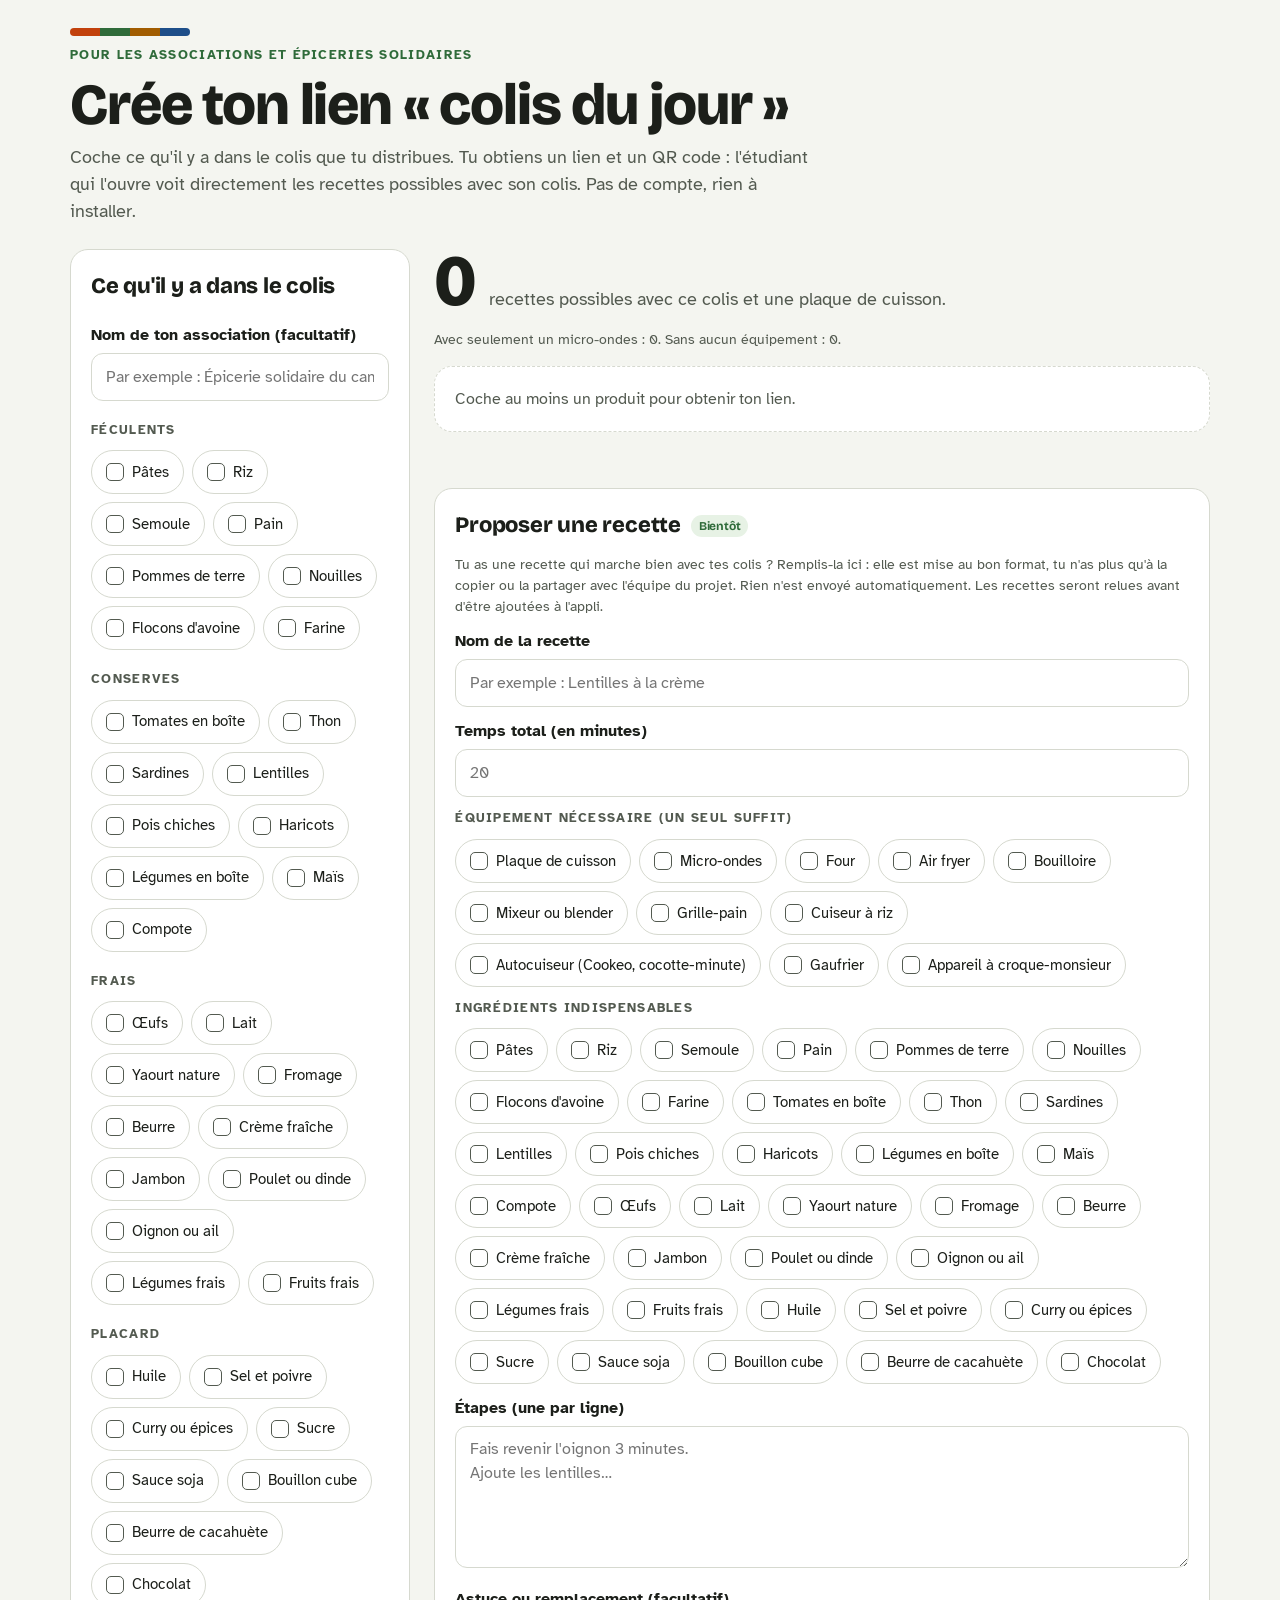
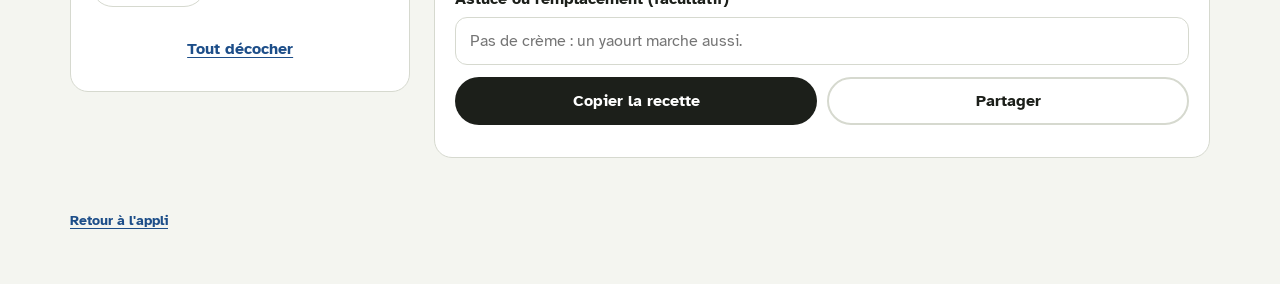
==== asso.html @ 085115d6 "Version 14 : 4 équipements, 6 recettes, menu de la semaine - Équipements : cuiseur à riz, autocuiseu" ====
<!DOCTYPE html>
<html lang="fr">
<head>
<meta charset="utf-8">
<meta name="viewport" content="width=device-width, initial-scale=1">
<title>Lien colis du jour</title>
<meta name="description" content="Pour les associations : crée un lien et un QR code qui pré-cochent le contenu de ton colis dans l'appli.">
<meta name="theme-color" content="#F4F5F0">
<script>try { var t = localStorage.getItem("colis-theme"); if (t === "light" || t === "dark") document.documentElement.setAttribute("data-theme", t); } catch (e) {}</script>
<link rel="icon" href="icons/icon.svg" type="image/svg+xml">
<link rel="preconnect" href="https://fonts.googleapis.com">
<link rel="preconnect" href="https://fonts.gstatic.com" crossorigin>
<link href="https://fonts.googleapis.com/css2?family=Bricolage+Grotesque:opsz,wght@12..96,600;12..96,800&family=Atkinson+Hyperlegible:wght@400;700&display=swap" rel="stylesheet">
<link rel="stylesheet" href="style.css?v=14">
</head>
<body class="asso-page">
<header class="top">
  <div class="stripe" aria-hidden="true"><span class="s-tomate"></span><span class="s-herbe"></span><span class="s-curry"></span><span class="s-nuit"></span></div>
  <p class="eyebrow">Pour les associations et épiceries solidaires</p>
  <h1>Crée ton lien « colis du jour »</h1>
  <p class="lead">Coche ce qu'il y a dans le colis que tu distribues. Tu obtiens un lien et un QR code : l'étudiant qui l'ouvre voit directement les recettes possibles avec son colis. Pas de compte, rien à installer.</p>
</header>

<main class="layout">
  <section class="pantry" aria-labelledby="compo-title">
    <h2 id="compo-title">Ce qu'il y a dans le colis</h2>
    <div>
      <label class="field-label" for="asso-name">Nom de ton association (facultatif)</label>
      <input class="field" id="asso-name" type="text" maxlength="40" placeholder="Par exemple : Épicerie solidaire du campus" autocomplete="organization">
    </div>
    <div id="asso-groups" class="stack-20"></div>
    <button type="button" class="link-btn" id="asso-clear">Tout décocher</button>
  </section>

  <section class="results" aria-labelledby="out-title">
    <h2 id="out-title" class="sr-only">Ton lien</h2>
    <div class="summary" aria-live="polite"><span class="big" id="asso-count">0</span><p id="asso-count-text">recettes possibles avec ce colis et une plaque de cuisson.</p></div>
    <p class="note" id="asso-micro"></p>

    <div class="out-card" id="out" hidden>
      <div class="qr" id="qr" role="img" aria-label="QR code du lien colis du jour"></div>
      <div class="out-main">
        <label class="field-label" for="asso-link">Le lien à envoyer aux étudiants</label>
        <input class="field" id="asso-link" type="text" readonly>
        <div class="actions">
          <button type="button" class="btn btn-pri" id="asso-copy"><span data-label>Copier le lien</span></button>
          <button type="button" class="btn btn-sec" id="asso-share"><span data-label>Partager</span></button>
          <button type="button" class="btn btn-sec" id="asso-print">Imprimer l'affiche</button>
          <a class="btn btn-sec" id="asso-test" href="#" target="_blank" rel="noopener">Tester le lien</a>
        </div>
        <p class="note">Le lien ne contient que la liste des produits et le nom de l'association. Rien n'est enregistré sur un serveur.</p>
      </div>
    </div>
    <p class="empty" id="out-empty">Coche au moins un produit pour obtenir ton lien.</p>

    <div id="asso-recipes"></div>

    <section class="propose" aria-labelledby="prop-title">
      <h2 id="prop-title">Proposer une recette <span class="tag">Bientôt</span></h2>
      <p class="note">Tu as une recette qui marche bien avec tes colis ? Remplis-la ici : elle est mise au bon format, tu n'as plus qu'à la copier ou la partager avec l'équipe du projet. Rien n'est envoyé automatiquement. Les recettes seront relues avant d'être ajoutées à l'appli.</p>
      <form id="prop-form" class="stack-12">
        <div><label class="field-label" for="prop-titre">Nom de la recette</label>
          <input class="field" id="prop-titre" type="text" maxlength="60" required placeholder="Par exemple : Lentilles à la crème"></div>
        <div><label class="field-label" for="prop-temps">Temps total (en minutes)</label>
          <input class="field" id="prop-temps" type="number" min="1" max="120" required inputmode="numeric" placeholder="20"></div>
        <fieldset><legend>Équipement nécessaire (un seul suffit)</legend><div class="chips" id="prop-equip"></div></fieldset>
        <fieldset><legend>Ingrédients indispensables</legend><div class="chips" id="prop-ings"></div></fieldset>
        <div><label class="field-label" for="prop-etapes">Étapes (une par ligne)</label>
          <textarea class="field" id="prop-etapes" rows="5" required placeholder="Fais revenir l'oignon 3 minutes.&#10;Ajoute les lentilles…"></textarea></div>
        <div><label class="field-label" for="prop-astuce">Astuce ou remplacement (facultatif)</label>
          <input class="field" id="prop-astuce" type="text" maxlength="160" placeholder="Pas de crème : un yaourt marche aussi."></div>
        <div class="actions">
          <button type="submit" class="btn btn-pri"><span data-label>Copier la recette</span></button>
          <button type="button" class="btn btn-sec" id="prop-share"><span data-label>Partager</span></button>
        </div>
        <p class="note" id="prop-msg" role="status"></p>
      </form>
    </section>
  </section>
</main>

<!-- Affiche imprimable (A4) -->
<section class="poster print-only" aria-hidden="true">
  <div class="stripe"><span class="s-tomate"></span><span class="s-herbe"></span><span class="s-curry"></span><span class="s-nuit"></span></div>
  <p class="poster-asso" id="poster-asso"></p>
  <h2 class="poster-title">Qu'est-ce que je cuisine avec mon colis ?</h2>
  <p class="poster-lead">Scanne avec ton téléphone : tu vois tout de suite les recettes que tu peux faire avec ce colis, même avec une seule plaque ou un micro-ondes.</p>
  <div class="poster-qr" id="poster-qr"></div>
  <p class="poster-count" id="poster-count"></p>
  <p class="poster-foot">Gratuit, sans compte, sans publicité.</p>
</section>

<footer>
  <p class="footer-links"><a href="./">Retour à l'appli</a></p>
</footer>

<script src="lib/qrcode.js?v=14"></script>
<script src="asso.js?v=14"></script>
</body>
</html>
---- style.css ----
:root {
  --paper: #F4F5F0;
  --card: #FFFFFF;
  --ink: #1C1F1A;
  --on-ink: #FFFFFF;
  --muted: #535A50;
  --line: #D6D9CF;
  --soft: #ECEDE8;
  --link: #1D4E89;
  --tomate: #C2410C;
  --tomate-txt: #9A3412;
  --tomate-tint: #FDEDE4;
  --herbe: #2F6B3A;
  --herbe-txt: #2F6B3A;
  --herbe-tint: #E7F2E5;
  --curry: #A15C00;
  --curry-txt: #8A4F00;
  --curry-tint: #FCF1DA;
  --nuit: #1D4E89;
  --nuit-txt: #1D4E89;
  --nuit-tint: #E4EDF8;
  --ok: #2F6B3A;
  --warn: #8A4F00;
  color-scheme: light;
  --font-display: "Bricolage Grotesque", "Atkinson Hyperlegible", system-ui, sans-serif;
  --font-body: "Atkinson Hyperlegible", system-ui, -apple-system, "Segoe UI", sans-serif;
}
/* Mode sombre : automatique selon le téléphone, ou choisi dans le menu */
@media (prefers-color-scheme: dark) {
  :root:not([data-theme="light"]) {
    --paper: #121411;
    --card: #1C1F1B;
    --ink: #EDEFE9;
    --on-ink: #121411;
    --muted: #A8AFA4;
    --line: #363B34;
    --soft: #2A2E28;
    --link: #9CC0F0;
    --tomate-txt: #FF9E73;
    --tomate-tint: #3A2117;
    --herbe-txt: #86CF93;
    --herbe-tint: #1D3121;
    --curry-txt: #F2B25C;
    --curry-tint: #352A14;
    --nuit-txt: #9CC0F0;
    --nuit-tint: #1A2738;
    --ok: #86CF93;
    --warn: #F2B25C;
    color-scheme: dark;
  }
}
:root[data-theme="dark"] {
  --paper: #121411;
  --card: #1C1F1B;
  --ink: #EDEFE9;
  --on-ink: #121411;
  --muted: #A8AFA4;
  --line: #363B34;
  --soft: #2A2E28;
  --link: #9CC0F0;
  --tomate-txt: #FF9E73;
  --tomate-tint: #3A2117;
  --herbe-txt: #86CF93;
  --herbe-tint: #1D3121;
  --curry-txt: #F2B25C;
  --curry-tint: #352A14;
  --nuit-txt: #9CC0F0;
  --nuit-tint: #1A2738;
  --ok: #86CF93;
  --warn: #F2B25C;
  color-scheme: dark;
}
@media print {
  :root, :root[data-theme="dark"] {
    --paper: #F4F5F0;
    --card: #FFFFFF;
    --ink: #1C1F1A;
    --on-ink: #FFFFFF;
    --muted: #535A50;
    --line: #D6D9CF;
    --soft: #ECEDE8;
    --link: #1D4E89;
    --tomate: #C2410C;
    --tomate-txt: #9A3412;
    --tomate-tint: #FDEDE4;
    --herbe: #2F6B3A;
    --herbe-txt: #2F6B3A;
    --herbe-tint: #E7F2E5;
    --curry: #A15C00;
    --curry-txt: #8A4F00;
    --curry-tint: #FCF1DA;
    --nuit: #1D4E89;
    --nuit-txt: #1D4E89;
    --nuit-tint: #E4EDF8;
    --ok: #2F6B3A;
    --warn: #8A4F00;
    color-scheme: light;
  }
}
* { box-sizing: border-box; }
html, body { margin: 0; }
body { background: var(--paper); color: var(--ink); font-family: var(--font-body); font-size: 16px; line-height: 1.5; }
button { font: inherit; color: inherit; }
:focus-visible { outline: 3px solid var(--link); outline-offset: 2px; }
.sr-only { position: absolute; width: 1px; height: 1px; overflow: hidden; clip: rect(0 0 0 0); white-space: nowrap; }
.stack-20 { display: flex; flex-direction: column; gap: 20px; }
.stack-12 { display: flex; flex-direction: column; gap: 12px; }

.top { padding: 28px 20px 8px; max-width: 1180px; margin: 0 auto; display: flex; flex-direction: column; gap: 10px; }
.stripe { display: flex; height: 8px; width: 120px; border-radius: 4px; overflow: hidden; }
.stripe span { flex: 1; }
.s-tomate { background: var(--tomate); } .s-herbe { background: var(--herbe); }
.s-curry { background: var(--curry); } .s-nuit { background: var(--nuit); }
h1 { font-family: var(--font-display); font-weight: 800; font-size: clamp(34px, 6vw, 58px); line-height: 1; letter-spacing: -0.02em; margin: 0; text-wrap: balance; }
.lead { margin: 0; color: var(--muted); font-size: 18px; max-width: 62ch; }

.layout { max-width: 1180px; margin: 0 auto; padding: 16px 20px 40px; display: flex; flex-wrap: wrap; gap: 24px; align-items: flex-start; }
.pantry { flex: 1 1 340px; max-width: 460px; background: var(--card); border: 1px solid var(--line); border-radius: 18px; padding: 20px; display: flex; flex-direction: column; gap: 20px; }
@media (max-width: 880px) { .pantry { max-width: none; } }
.results { flex: 999 1 480px; min-width: 0; display: flex; flex-direction: column; gap: 16px; }

.pantry-head { display: flex; justify-content: space-between; align-items: baseline; gap: 12px; flex-wrap: wrap; }
h2 { font-family: var(--font-display); font-weight: 800; font-size: 22px; margin: 0; letter-spacing: -0.01em; }
.link-btn { background: none; border: 0; padding: 6px 0; color: var(--link); font-weight: 700; text-decoration: underline; text-underline-offset: 3px; cursor: pointer; min-height: 44px; }
fieldset { border: 0; margin: 0; padding: 0; display: flex; flex-direction: column; gap: 10px; }

/* Groupes repliables du garde-manger */
.group { border-bottom: 1px solid var(--line); padding-bottom: 14px; }
.group:last-child { border-bottom: 0; padding-bottom: 0; }
.group-head { list-style: none; cursor: pointer; display: grid; grid-template-columns: 1fr auto auto; align-items: center; column-gap: 10px; min-height: 44px; }
.group-head::-webkit-details-marker { display: none; }
.group-title { font-size: 13px; font-weight: 700; letter-spacing: 0.1em; text-transform: uppercase; color: var(--muted); }
.group-count { font-size: 14px; font-weight: 700; color: var(--ink); background: var(--soft); border-radius: 999px; padding: 2px 10px; font-variant-numeric: tabular-nums; }
.group-head svg { color: var(--muted); transition: transform .2s; }
.group[open] .group-head svg { transform: rotate(180deg); }
.group-names { grid-column: 1 / -1; font-size: 15px; color: var(--ink); overflow: hidden; text-overflow: ellipsis; white-space: nowrap; }
.group[open] .group-names { display: none; }
.group fieldset { padding-top: 8px; }

/* Boutons */
.btn { display: inline-flex; align-items: center; justify-content: center; gap: 8px; min-height: 48px; padding: 10px 18px; border-radius: 999px; font-weight: 700; font-size: 16px; cursor: pointer; border: 2px solid transparent; }
.btn-pri { background: var(--ink); color: var(--on-ink); }
.btn-color, .cook-nav .btn-pri, .feedback .btn { color: #FFFFFF; }
.btn-sec { background: var(--card); color: var(--ink); border-color: var(--line); }
.btn:disabled { opacity: .4; cursor: default; }
.actions { grid-column: 1 / -1; display: flex; flex-wrap: wrap; gap: 10px; }
.actions .btn { flex: 1 1 160px; }

/* Mode cuisine */
.cook { border: 0; padding: 0; width: 100%; max-width: 720px; max-height: 100%; border-radius: 24px; background: var(--paper); color: var(--ink); }
.cook::backdrop { background: rgba(28, 31, 26, 0.6); }
.cook-inner { display: flex; flex-direction: column; gap: 18px; padding: 20px 20px calc(20px + env(safe-area-inset-bottom)); min-height: min(640px, 100%); }
.cook-top { display: flex; justify-content: space-between; align-items: center; gap: 12px; }
.cook-progress { margin: 0; font-weight: 700; font-size: 16px; color: var(--muted); }
.cook-close { width: 48px; height: 48px; border-radius: 999px; border: 1.5px solid var(--line); background: var(--card); display: flex; align-items: center; justify-content: center; cursor: pointer; }
.cook-bar { display: flex; gap: 6px; }
.cook-bar span { flex: 1; height: 8px; border-radius: 4px; background: var(--line); }
.cook-bar span.on { background: var(--accent); }
.cook-title { font-size: clamp(24px, 6vw, 32px); line-height: 1.1; text-wrap: balance; }
.cook-step { flex: 1; min-height: 0; overflow-y: auto; display: flex; flex-direction: column; justify-content: safe center; gap: 14px; }
.cook-text { margin: 0; font-size: clamp(26px, 7vw, 36px); line-height: 1.3; font-weight: 700; text-wrap: pretty; }
.cook-lead { margin: 0; font-size: 20px; font-weight: 700; }
.cook-ings { margin: 0; padding: 0; list-style: none; display: flex; flex-direction: column; gap: 10px; }
.cook-ings li { display: flex; align-items: center; gap: 12px; font-size: clamp(18px, 5vw, 22px); background: var(--card); border-radius: 14px; padding: 12px 16px; }
.cook-ings svg { color: var(--accent); flex-shrink: 0; }
.cook-extra { margin: 0; font-size: 17px; color: var(--muted); }
.cook-wake { margin: 0; font-size: 14px; color: var(--muted); }
.cook-nav { display: grid; grid-template-columns: 1fr 2fr; gap: 10px; }
.cook-nav .btn { min-height: 60px; font-size: 18px; }
.cook-nav .btn-pri { background: var(--accent); }
/* Secours pour les navigateurs qui ne connaissent pas <dialog> (anciennes tablettes) */
dialog:not([open]) { display: none; }
.cook.dlg-fallback { position: fixed; inset: 0; z-index: 100; display: block; margin: 0; width: 100%; height: 100%; max-width: none; max-height: none; border-radius: 0; overflow: auto; }
.cook.dlg-fallback .cook-inner { height: 100%; min-height: 0; max-width: 720px; margin: 0 auto; }
.version { white-space: nowrap; font-size: 13px; }

@media (max-width: 880px) {
  .cook { max-width: none; width: 100%; height: 100%; max-height: none; margin: 0; border-radius: 0; }
  .cook-inner { height: 100%; min-height: 0; gap: 14px; padding-top: calc(16px + env(safe-area-inset-top)); }
  .cook-nav .btn { min-height: 56px; }
}
.chips { display: flex; flex-wrap: wrap; gap: 8px; }
.chip { position: relative; }
.chip input { position: absolute; opacity: 0; width: 1px; height: 1px; }
.chip label { display: inline-flex; align-items: center; gap: 8px; min-height: 44px; padding: 8px 14px; border: 1.5px solid var(--line); border-radius: 999px; background: var(--card); cursor: pointer; font-size: 15px; user-select: none; transition: background .15s, border-color .15s; }
.chip label::before { content: ""; width: 16px; height: 16px; border-radius: 5px; border: 1.5px solid var(--muted); flex-shrink: 0; background: var(--card); }
.chip input:checked + label { background: var(--ink); border-color: var(--ink); color: var(--on-ink); font-weight: 700; }
.chip input:checked + label::before { border-color: #FFFFFF; background: #FFFFFF url("data:image/svg+xml,%3Csvg xmlns='http://www.w3.org/2000/svg' viewBox='0 0 24 24' fill='none' stroke='%231C1F1A' stroke-width='3.5' stroke-linecap='round' stroke-linejoin='round'%3E%3Cpath d='M5 12l5 5L19 7'/%3E%3C/svg%3E") center / 12px no-repeat; }
.chip input:focus-visible + label { outline: 3px solid var(--link); outline-offset: 2px; }
.note { margin: 0; font-size: 14px; color: var(--muted); }

.summary { display: flex; align-items: baseline; gap: 14px; flex-wrap: wrap; }
.big { font-family: var(--font-display); font-weight: 800; font-size: clamp(44px, 7vw, 72px); line-height: 0.9; letter-spacing: -0.03em; font-variant-numeric: tabular-nums; }
.summary p { margin: 0; font-size: 18px; color: var(--muted); max-width: 40ch; }

.recipe { background: var(--card); border: 1px solid var(--line); border-radius: 18px; overflow: hidden; }
.recipe[data-state="later"] { background: transparent; border-style: dashed; }
.recipe summary { list-style: none; cursor: pointer; display: flex; gap: 16px; align-items: stretch; padding: 0; min-height: 44px; }
.recipe summary::-webkit-details-marker { display: none; }
.bar { width: 10px; flex-shrink: 0; }
.recipe-main { flex: 1; min-width: 0; padding: 16px 16px 16px 0; display: flex; flex-direction: column; gap: 8px; }
.recipe h3 { font-family: var(--font-display); font-weight: 800; font-size: 21px; line-height: 1.15; margin: 0; text-wrap: balance; }
.meta { display: flex; flex-wrap: wrap; gap: 8px; font-size: 14px; color: var(--muted); }
.meta span { display: inline-flex; align-items: center; gap: 6px; }
.pill { display: inline-flex; align-items: center; gap: 6px; font-size: 14px; font-weight: 700; padding: 4px 10px; border-radius: 999px; width: fit-content; }
.pill.ok { background: var(--herbe-tint); color: var(--ok); }
.pill.miss { background: var(--curry-tint); color: var(--warn); }
.pill.eq { background: var(--soft); color: var(--muted); }
.chev { align-self: center; margin-right: 16px; transition: transform .2s; flex-shrink: 0; display: flex; }
details[open] .chev { transform: rotate(180deg); }
.recipe-body { padding: 0 20px 20px 26px; display: grid; grid-template-columns: repeat(auto-fit, minmax(240px, 1fr)); gap: 20px; }
.recipe-body h4 { margin: 0 0 8px; font-size: 13px; letter-spacing: 0.1em; text-transform: uppercase; }
.recipe-body ul, .recipe-body ol { margin: 0; padding: 0; list-style: none; display: flex; flex-direction: column; gap: 8px; }
.ing { display: flex; gap: 10px; align-items: flex-start; }
.ing .mark { width: 20px; height: 20px; border-radius: 999px; flex-shrink: 0; margin-top: 2px; display: flex; align-items: center; justify-content: center; font-size: 12px; font-weight: 700; }
.ing.have .mark { background: var(--herbe-tint); color: var(--ok); }
.ing.missing .mark { background: var(--curry-tint); color: var(--warn); }
.ing.missing { color: var(--warn); }
.step { display: flex; gap: 12px; }
.step b { width: 26px; height: 26px; border-radius: 999px; color: #FFFFFF; display: flex; align-items: center; justify-content: center; font-size: 14px; flex-shrink: 0; }
.swap { grid-column: 1 / -1; border-radius: 12px; padding: 12px 16px; font-size: 15px; margin: 0; }
.later-title { font-family: var(--font-display); font-weight: 800; font-size: 18px; margin: 12px 0 0; color: var(--muted); }
.empty { background: var(--card); border: 1px dashed var(--line); border-radius: 18px; padding: 20px; color: var(--muted); margin: 0; }

/* Téléphone : barre « Voir mes recettes » en bas, lien de retour en haut des résultats. */
.results { scroll-margin-top: 12px; outline: none; }
.pantry { scroll-margin-top: 12px; }
.back-link, .jump-bar { display: none; }
@media (max-width: 880px) {
  body { padding-bottom: calc(88px + env(safe-area-inset-bottom)); }
  .back-link { display: inline-flex; align-items: center; gap: 6px; min-height: 44px; width: fit-content; color: var(--link); font-weight: 700; text-decoration: underline; text-underline-offset: 3px; }
  .jump-bar { display: block; position: fixed; left: 0; right: 0; bottom: 0; z-index: 10; padding: 12px 16px calc(12px + env(safe-area-inset-bottom)); background: linear-gradient(to top, var(--paper) 70%, transparent); transition: transform .25s, opacity .25s; }
  .jump-bar.is-hidden { transform: translateY(110%); opacity: 0; pointer-events: none; }
  .jump-btn { display: flex; align-items: center; justify-content: center; gap: 10px; min-height: 56px; max-width: 520px; margin: 0 auto; border-radius: 999px; background: var(--ink); color: var(--on-ink); font-weight: 700; font-size: 18px; text-decoration: none; box-shadow: 0 6px 20px rgba(28, 31, 26, 0.25); }
  .jump-btn .n { font-family: var(--font-display); font-weight: 800; font-size: 22px; font-variant-numeric: tabular-nums; }
  .jump-btn.bump { animation: bump .3s ease-out; }
}
@keyframes bump { 50% { transform: scale(1.04); } }
@media (prefers-reduced-motion: no-preference) { html { scroll-behavior: smooth; } }

/* Recherche d'ingrédient */
.search { display: flex; align-items: center; gap: 10px; border: 1.5px solid var(--line); border-radius: 999px; padding: 0 16px; background: var(--paper); color: var(--muted); }
.search:focus-within { border-color: var(--link); outline: 3px solid var(--link); outline-offset: 1px; }
.search input { flex: 1; min-width: 0; min-height: 46px; border: 0; background: transparent; font: inherit; font-size: 16px; color: var(--ink); outline: none; }
.chip[hidden], .group[hidden] { display: none; }

/* Bandeau « colis du jour » */
.banner { display: flex; align-items: center; justify-content: space-between; gap: 12px; flex-wrap: wrap; background: var(--herbe-tint); color: var(--ink); border-radius: 14px; padding: 8px 16px; }
.banner p { margin: 0; flex: 1 1 200px; }
.banner[hidden] { display: none; }

/* Onglets Toutes / Favoris */
.view-tabs { display: flex; gap: 8px; flex-wrap: wrap; }
.tab { display: inline-flex; align-items: center; gap: 6px; min-height: 44px; padding: 8px 16px; border-radius: 999px; border: 1.5px solid var(--line); background: var(--card); font-weight: 700; cursor: pointer; }
.tab[aria-pressed="true"] { background: var(--ink); border-color: var(--ink); color: var(--on-ink); }
.fav-mark { display: inline-flex; vertical-align: -2px; margin-right: 6px; color: var(--curry-txt); }
.fav-mark svg { fill: currentColor; }
.btn-fav[aria-pressed="true"] { background: var(--curry-tint); border-color: var(--curry); color: var(--curry-txt); }
.btn-fav[aria-pressed="true"] svg { fill: currentColor; }

/* Avis */
.feedback { margin-top: 12px; background: var(--nuit-tint); border-radius: 18px; padding: 18px 20px; display: flex; flex-wrap: wrap; align-items: center; gap: 12px 20px; }
.feedback p { margin: 0; flex: 1 1 260px; }
.feedback .btn { background: var(--nuit); text-decoration: none; }
[data-avis][hidden] { display: none; }

/* Minuteur du mode cuisine */
.cook-timer { display: flex; align-items: center; gap: 10px; background: var(--card); border: 2px solid var(--accent); border-radius: 999px; padding: 4px 8px 4px 16px; font-weight: 700; font-size: 22px; font-variant-numeric: tabular-nums; width: fit-content; }
.cook-timer[hidden] { display: none; }
.cook-timer svg { color: var(--accent); }
.cook-timer .link-btn { font-size: 16px; padding: 6px 10px; }
.cook-timer.done { background: var(--accent); color: #FFFFFF; animation: pulse 1s ease-in-out infinite; }
.cook-timer.done svg, .cook-timer.done .link-btn { color: #FFFFFF; }
@keyframes pulse { 50% { box-shadow: 0 0 0 8px var(--accent-tint); } }
.cook-timer-btn { align-self: flex-start; }

footer { max-width: 1180px; margin: 0 auto; padding: 0 20px 32px; font-size: 14px; color: var(--muted); }
footer p { margin: 0 0 10px; }
.footer-links { display: flex; flex-wrap: wrap; gap: 4px 20px; }
.footer-links a, .privacy summary { color: var(--link); font-weight: 700; text-underline-offset: 3px; display: inline-flex; align-items: center; min-height: 44px; }
.privacy summary { cursor: pointer; text-decoration: underline; }
.privacy p { max-width: 70ch; }

/* Impression */
.print-only { display: none; }
@media print {
  @page { size: A4; margin: 15mm; }
  body { background: #FFFFFF; padding: 0 !important; font-size: 12pt; }
  .pantry, .jump-bar, .back-link, .actions, .view-tabs, .feedback, footer, .cook, .chev, #regime-note { display: none !important; }
  .layout { display: block; padding: 0; }
  .recipe { break-inside: avoid; border-color: #999999; }
  body.print-one .top, body.print-one .summary, body.print-one .later-title, body.print-one .empty, body.print-one #list > details:not(.print-target) { display: none !important; }
  body.print-one .print-target { border: 0; }
  body.print-one .print-target .recipe-body { grid-template-columns: 1fr 1.6fr; }
  .print-only { display: block; }
  .print-foot { grid-column: 1 / -1; margin: 0; font-size: 10pt; color: #444444; }
  .step b, .bar, .swap { -webkit-print-color-adjust: exact; print-color-adjust: exact; }
}
@media (prefers-reduced-motion: reduce) { * { transition: none !important; } }

/* Page associations */
.eyebrow { margin: 0; font-size: 13px; font-weight: 700; letter-spacing: 0.1em; text-transform: uppercase; color: var(--herbe-txt); }
.field-label { display: block; font-weight: 700; margin-bottom: 6px; }
.field { width: 100%; min-height: 48px; border: 1.5px solid var(--line); border-radius: 12px; padding: 10px 14px; font: inherit; font-size: 16px; background: var(--card); color: var(--ink); }
.field:focus { outline: 3px solid var(--link); outline-offset: 1px; border-color: var(--link); }
.asso-page fieldset legend { font-size: 13px; font-weight: 700; letter-spacing: 0.1em; text-transform: uppercase; color: var(--muted); padding: 0; margin-bottom: 10px; }
.out-card { background: var(--card); border: 1px solid var(--line); border-radius: 18px; padding: 20px; display: flex; flex-wrap: wrap; gap: 20px; align-items: flex-start; }
.out-card[hidden] { display: none; }
.qr { width: 180px; flex-shrink: 0; background: #FFFFFF; border-radius: 12px; }
.qr svg { display: block; width: 100%; height: auto; }
.out-main { flex: 1 1 260px; min-width: 0; display: flex; flex-direction: column; gap: 12px; }
.out-main .btn { text-decoration: none; }
.recipe-names { margin: 8px 0 0; padding: 0; list-style: none; display: flex; flex-direction: column; gap: 6px; }
.recipe-names li { background: var(--card); border: 1px solid var(--line); border-radius: 12px; padding: 10px 14px; font-weight: 700; }
.recipe-names span { font-weight: 400; color: var(--muted); }
.poster { text-align: center; }
.asso-page .jump-bar { display: none !important; }
.asso-page { padding-bottom: 0 !important; }
@media print {
  body.asso-page > *:not(.poster) { display: none !important; }
  .poster { display: flex !important; flex-direction: column; align-items: center; gap: 8mm; padding-top: 10mm; }
  .poster .stripe { width: 60mm; height: 4mm; -webkit-print-color-adjust: exact; print-color-adjust: exact; }
  .poster-asso { margin: 0; font-size: 18pt; font-weight: 700; color: #2F6B3A; }
  .poster-title { margin: 0; font-family: var(--font-display); font-weight: 800; font-size: 40pt; line-height: 1.05; max-width: 160mm; }
  .poster-lead { margin: 0; font-size: 16pt; max-width: 150mm; }
  .poster-qr { width: 110mm; }
  .poster-qr svg { width: 100%; height: auto; display: block; }
  .poster-count { margin: 0; font-size: 18pt; font-weight: 700; }
  .poster-foot { margin: 0; font-size: 12pt; color: #444444; }
}

/* ---------- Barre du haut ---------- */
.appbar { position: sticky; top: 0; z-index: 20; background: var(--paper); border-bottom: 1px solid var(--line); }
.appbar-inner { max-width: 1180px; margin: 0 auto; padding: 6px 12px; padding-top: calc(6px + env(safe-area-inset-top)); display: flex; align-items: center; gap: 4px; }
.appbar-title { flex: 1; min-width: 0; font-family: var(--font-display); font-weight: 800; font-size: 18px; margin: 0 6px; white-space: nowrap; overflow: hidden; text-overflow: ellipsis; }
.icon-btn { position: relative; width: 48px; height: 48px; flex-shrink: 0; border-radius: 999px; border: 0; background: transparent; color: var(--ink); display: inline-flex; align-items: center; justify-content: center; cursor: pointer; text-decoration: none; }
.icon-btn:hover { background: var(--soft); }
.badge { position: absolute; top: 4px; right: 2px; min-width: 20px; height: 20px; padding: 0 6px; border-radius: 999px; background: var(--tomate); color: #FFFFFF; font-size: 12px; font-weight: 700; display: inline-flex; align-items: center; justify-content: center; font-variant-numeric: tabular-nums; }
.badge[hidden] { display: none; }

/* ---------- Menu latéral ---------- */
.drawer { margin: 0; padding: 0; border: 0; width: min(360px, 88vw); max-width: none; height: 100%; max-height: none; background: var(--card); color: var(--ink); box-shadow: 8px 0 30px rgba(0, 0, 0, 0.25); }
.drawer::backdrop, .sheet::backdrop { background: rgba(12, 14, 11, 0.55); }
.drawer[open] { animation: slide-in .22s ease-out; }
@keyframes slide-in { from { transform: translateX(-100%); } }
.drawer-inner { display: flex; flex-direction: column; gap: 22px; padding: 16px 16px calc(24px + env(safe-area-inset-bottom)); padding-top: calc(16px + env(safe-area-inset-top)); min-height: 100%; }
.drawer-head { display: flex; align-items: center; justify-content: space-between; }
.drawer-section { display: flex; flex-direction: column; gap: 4px; }
.drawer-section > h3 { margin: 0 0 6px 12px; font-size: 13px; font-weight: 700; letter-spacing: 0.1em; text-transform: uppercase; color: var(--muted); }
.menu-item { display: flex; align-items: center; gap: 14px; width: 100%; min-height: 50px; padding: 8px 12px; border: 0; border-radius: 12px; background: transparent; color: var(--ink); font-size: 16px; font-weight: 700; text-align: left; text-decoration: none; cursor: pointer; }
.menu-item:hover { background: var(--soft); }
.menu-item svg { color: var(--muted); flex-shrink: 0; }
.menu-item .count { margin-left: auto; font-size: 14px; color: var(--muted); font-variant-numeric: tabular-nums; }
.segmented { display: grid; grid-template-columns: repeat(3, 1fr); gap: 4px; background: var(--soft); border-radius: 14px; padding: 4px; margin: 0 4px; }
.segmented input { position: absolute; opacity: 0; width: 1px; height: 1px; }
.segmented label { display: flex; align-items: center; justify-content: center; min-height: 44px; border-radius: 10px; font-weight: 700; font-size: 15px; cursor: pointer; }
.segmented input:checked + label { background: var(--card); box-shadow: 0 1px 4px rgba(0, 0, 0, 0.15); }
.segmented input:focus-visible + label { outline: 3px solid var(--link); }
.drawer .chips { padding: 0 4px; }
.drawer-foot { margin-top: auto; padding: 0 12px; font-size: 13px; color: var(--muted); }

/* ---------- Panneaux (liste de courses, conservation, scanner) ---------- */
.sheet { border: 0; padding: 0; width: min(560px, 100%); max-height: min(90vh, 100%); border-radius: 24px; background: var(--paper); color: var(--ink); }
.sheet-inner { display: flex; flex-direction: column; gap: 16px; padding: 20px; }
.sheet-head { display: flex; align-items: center; justify-content: space-between; gap: 12px; }
.sheet-head h2 { font-size: 24px; }
@media (max-width: 880px) {
  .sheet { width: 100%; max-width: none; margin: auto 0 0; max-height: 92vh; border-radius: 24px 24px 0 0; }
  .sheet[open] { animation: sheet-up .22s ease-out; }
  .sheet-inner { padding-bottom: calc(20px + env(safe-area-inset-bottom)); }
}
@keyframes sheet-up { from { transform: translateY(100%); } }
.dlg-fallback { position: fixed; inset: 0; z-index: 100; display: block; margin: 0; width: 100%; height: 100%; max-width: none; max-height: none; border-radius: 0; overflow: auto; }
.drawer.dlg-fallback { width: min(360px, 88vw); }

/* Liste de courses */
.shop-add { display: flex; gap: 8px; }
.shop-add .field { flex: 1; min-width: 0; }
.shop-list { margin: 0; padding: 0; list-style: none; display: flex; flex-direction: column; gap: 8px; }
.shop-item { display: flex; align-items: center; gap: 8px; background: var(--card); border: 1px solid var(--line); border-radius: 14px; padding: 4px 4px 4px 14px; }
.shop-item label { flex: 1; min-width: 0; display: flex; align-items: center; gap: 12px; min-height: 44px; cursor: pointer; }
.shop-item input { width: 22px; height: 22px; accent-color: var(--herbe); flex-shrink: 0; }
.shop-item.done label span { text-decoration: line-through; color: var(--muted); }
.shop-item .from { display: block; font-size: 13px; color: var(--muted); }
.sheet-actions { display: flex; flex-wrap: wrap; gap: 8px; }
.sheet-actions .btn { flex: 1 1 160px; }

/* Conservation */
.tips { display: flex; flex-direction: column; gap: 10px; }
.tip { background: var(--card); border: 1px solid var(--line); border-radius: 14px; padding: 14px 16px; }
.tip h3 { margin: 0 0 4px; font-size: 17px; display: flex; align-items: center; gap: 8px; flex-wrap: wrap; }
.tip p { margin: 0; }
.tag { font-size: 12px; font-weight: 700; padding: 2px 8px; border-radius: 999px; background: var(--herbe-tint); color: var(--herbe-txt); }

/* Scanner */
.scan-video { position: relative; width: 100%; aspect-ratio: 4 / 3; background: #000000; border-radius: 16px; overflow: hidden; }
.scan-video video { width: 100%; height: 100%; object-fit: cover; display: block; }
.scan-video::after { content: ""; position: absolute; left: 10%; right: 10%; top: 30%; bottom: 30%; border: 3px solid rgba(255, 255, 255, 0.9); border-radius: 12px; box-shadow: 0 0 0 999px rgba(0, 0, 0, 0.35); }
.scan-status { margin: 0; font-weight: 700; min-height: 1.5em; }
.scan-found { margin: 0; padding: 0; list-style: none; display: flex; flex-direction: column; gap: 6px; }
.scan-found li { background: var(--card); border: 1px solid var(--line); border-radius: 12px; padding: 10px 14px; display: flex; gap: 10px; align-items: flex-start; }
.scan-found .ok { color: var(--ok); font-weight: 700; }
.scan-found .ko { color: var(--warn); font-weight: 700; }
.scan-found small { display: block; color: var(--muted); }

/* ---------- Cartes : illustration, nutrition, idée au hasard ---------- */
.thumb { width: 64px; height: 64px; border-radius: 16px; flex-shrink: 0; align-self: center; display: flex; align-items: center; justify-content: center; }
.thumb svg { width: 40px; height: 40px; }
.recipe summary { gap: 14px; }
.recipe .bar { width: 8px; }
.nutri { grid-column: 1 / -1; display: flex; flex-wrap: wrap; gap: 8px; align-items: center; margin: 0; }
.nutri-item { background: var(--soft); border-radius: 12px; padding: 6px 12px; font-size: 14px; }
.nutri-item b { font-size: 16px; font-variant-numeric: tabular-nums; }
.nutri-note { flex-basis: 100%; font-size: 13px; color: var(--muted); margin: 0; }
.pill.prot { background: var(--nuit-tint); color: var(--nuit-txt); }
.pills { display: flex; flex-wrap: wrap; gap: 6px; }
.results-tools { display: flex; flex-wrap: wrap; gap: 8px; justify-content: space-between; align-items: center; }
.recipe.flash { animation: flash-card 1.2s ease-out; }
@keyframes flash-card { 0% { box-shadow: 0 0 0 4px var(--link); } 100% { box-shadow: 0 0 0 0 transparent; } }
.toast { position: fixed; left: 50%; bottom: calc(96px + env(safe-area-inset-bottom)); transform: translateX(-50%); z-index: 200; background: var(--ink); color: var(--on-ink); padding: 12px 18px; border-radius: 999px; font-weight: 700; box-shadow: 0 6px 20px rgba(0, 0, 0, 0.25); max-width: calc(100% - 32px); text-align: center; }
.toast[hidden] { display: none; }
@media (min-width: 881px) { .toast { bottom: 24px; } }
@media print { .appbar, .thumb, .toast, .nutri-note { display: none !important; } }
@media (max-width: 420px) { .thumb { width: 52px; height: 52px; } .thumb svg { width: 32px; height: 32px; } }
.scan-video[hidden] { display: none; }
.propose { margin-top: 24px; background: var(--card); border: 1px solid var(--line); border-radius: 18px; padding: 20px; display: flex; flex-direction: column; gap: 12px; }
.propose h2 { display: flex; align-items: center; gap: 10px; flex-wrap: wrap; }
textarea.field { resize: vertical; line-height: 1.5; }
@media print { .propose { display: none !important; } }
@media (max-width: 560px) {
  .recipe .actions { display: grid; grid-template-columns: 1fr 1fr; gap: 8px; }
  .recipe .actions .btn { font-size: 15px; padding: 8px 10px; min-height: 48px; }
  .recipe .actions .btn-color { grid-column: 1 / -1; font-size: 16px; }
}
.note a, .sheet a { color: var(--link); font-weight: 700; }
.scan-controls { display: flex; flex-wrap: wrap; gap: 8px; justify-content: space-between; align-items: center; }
.scan-controls[hidden] { display: none; }
.scan-controls .zoom { display: flex; gap: 6px; }
.scan-controls .tab { min-width: 56px; justify-content: center; }
.scan-found li { align-items: center; }
.scan-pic { width: 64px; height: 64px; flex-shrink: 0; border-radius: 10px; object-fit: contain; background: #FFFFFF; border: 1px solid var(--line); }
.scan-pic-empty { display: flex; align-items: center; justify-content: center; font-size: 22px; font-weight: 700; background: var(--soft); color: var(--muted); }
.scan-txt { min-width: 0; }
/* Photos des recettes et des ingrédients (quand elles existent) */
.thumb-photo { object-fit: cover; padding: 0; }
.recipe-photo { grid-column: 1 / -1; margin: 0; }
.recipe-photo img { display: block; width: 100%; max-height: 280px; object-fit: cover; border-radius: 14px; }
.recipe-photo figcaption { font-size: 12px; color: var(--muted); margin-top: 4px; }
.cook-photo { width: 100%; max-height: 180px; object-fit: cover; border-radius: 14px; flex-shrink: 0; }
.chip-pic { width: 28px; height: 28px; border-radius: 999px; object-fit: cover; margin: -4px 0; }
.chip input:checked + label .chip-pic { outline: 2px solid var(--on-ink); }
.credits { margin: 0 0 10px; padding-left: 18px; font-size: 13px; }
.credits a { color: var(--link); }
/* Mode cuisine sur grand écran : la fenêtre tient toujours dans l'écran, les boutons restent visibles */
@media (min-width: 881px) {
  .cook { max-height: calc(100vh - 32px); }
  .cook-inner { height: min(720px, calc(100vh - 32px)); min-height: 0; }
}
@media (max-height: 760px) { .cook-photo { max-height: 110px; } }

/* Accueil plus court sur téléphone */
.lead-short { display: none; }
@media (max-width: 560px) {
  .top { padding: 14px 16px 2px; gap: 6px; }
  .top .stripe { display: none; }
  h1 { font-size: 28px; }
  .lead { font-size: 16px; }
  .lead-long { display: none; }
  .lead-short { display: inline; }
  .layout { padding-top: 10px; }
}

/* Recherche de recette, portions, filtres */
.recipe-tools { display: flex; flex-wrap: wrap; gap: 10px; align-items: center; }
.recipe-search { flex: 1 1 240px; background: var(--card); }
.portions { display: inline-flex; align-items: center; gap: 4px; background: var(--soft); border-radius: 999px; padding: 4px; }
.portions-label { font-weight: 700; font-size: 14px; padding: 0 6px 0 8px; color: var(--muted); }
.portions input { position: absolute; opacity: 0; width: 1px; height: 1px; }
.portions label { min-width: 40px; min-height: 40px; display: inline-flex; align-items: center; justify-content: center; border-radius: 999px; font-weight: 700; cursor: pointer; }
.portions input:checked + label { background: var(--ink); color: var(--on-ink); }
.portions input:focus-visible + label { outline: 3px solid var(--link); outline-offset: 2px; }
.filters { display: flex; gap: 8px; overflow-x: auto; padding-bottom: 2px; scrollbar-width: none; }
.filters::-webkit-scrollbar { display: none; }
.tab-sm { min-height: 40px; padding: 6px 14px; font-size: 14px; white-space: nowrap; flex-shrink: 0; }
.filter-note { display: flex; flex-wrap: wrap; align-items: center; gap: 4px 12px; }
.filter-note[hidden] { display: none; }
.filter-note .link-btn { min-height: 32px; padding: 0; }
.step-note { margin-top: 10px; }

/* Premier lancement */
.welcome .sheet-inner { gap: 14px; }
.welcome h2 { font-size: 24px; text-wrap: balance; }
.welcome-bar span.on { background: var(--herbe); }
.welcome-choices { display: flex; flex-direction: column; gap: 10px; }
.welcome-choices .btn { width: 100%; min-height: 56px; }
.welcome .cook-nav .btn-pri { background: var(--ink); color: var(--on-ink); }
.welcome h2:focus { outline: none; }
.btn[hidden] { display: none; }
.segmented-2 { grid-template-columns: 1fr 1fr; }

/* À finir vite */
.urgent-btn { display: inline-flex; align-items: center; gap: 8px; align-self: flex-start; min-height: 44px; padding: 8px 14px; border-radius: 999px; border: 1.5px solid var(--curry); background: var(--curry-tint); color: var(--curry-txt); font-weight: 700; cursor: pointer; }
.urgent-count { min-width: 24px; height: 24px; padding: 0 7px; border-radius: 999px; background: var(--curry); color: #FFFFFF; font-size: 13px; display: inline-flex; align-items: center; justify-content: center; font-variant-numeric: tabular-nums; }
.pill.urgent { background: var(--curry); color: #FFFFFF; }

/* Mode cuisine : voix et fin de recette */
.cook-top { flex-wrap: wrap; }
.cook-progress { flex: 1; }
.cook-voice[aria-pressed="true"] { background: var(--accent); border-color: var(--accent); color: #FFFFFF; }
.cook-voice[hidden] { display: none; }

/* Compteur de repas */
.stats { background: var(--herbe-tint); border-radius: 14px; padding: 12px 14px; margin: 0 4px; }
.stats h3 { margin-left: 0 !important; color: var(--herbe-txt) !important; }
.stats-meals { margin: 0; font-weight: 700; font-size: 17px; }
.stats .note { margin: 2px 0 0; }

/* Mes recettes */
.pill.mine { background: var(--herbe); color: #FFFFFF; }
.tab-create { border-color: var(--herbe); color: var(--herbe-txt); }
.create .sheet-inner { gap: 14px; }
.cr-row { display: grid; grid-template-columns: 1fr 1.4fr; gap: 10px; }
.cr-group { margin: 10px 0 6px; font-size: 13px; font-weight: 700; letter-spacing: 0.08em; text-transform: uppercase; color: var(--muted); }
.check-line { display: flex; align-items: center; gap: 10px; min-height: 44px; font-weight: 700; }
.check-line input { width: 22px; height: 22px; accent-color: var(--herbe); }
.cr-msg { margin: 0; color: var(--warn); font-weight: 700; min-height: 1.2em; }
.create .cook-nav .btn-pri { background: var(--ink); color: var(--on-ink); }
.empty .btn { margin-top: 12px; }

/* Menu de la semaine */
.menu-list { margin: 0; padding: 0; list-style: none; display: flex; flex-direction: column; gap: 8px; }
.menu-day { display: grid; grid-template-columns: 1fr auto; gap: 4px 10px; align-items: center; background: var(--card); border: 1px solid var(--line); border-radius: 14px; padding: 10px 14px; }
.menu-dayname { grid-column: 1 / -1; font-size: 12px; font-weight: 700; letter-spacing: 0.1em; text-transform: uppercase; color: var(--muted); }
.menu-recipe { grid-column: 1; text-align: left; background: none; border: 0; padding: 0; font-family: var(--font-display); font-weight: 800; font-size: 18px; color: var(--ink); cursor: pointer; min-height: 32px; }
.menu-recipe small { display: block; font-family: var(--font-body); font-weight: 400; font-size: 13px; color: var(--muted); }
.menu-day .pill { grid-column: 1; }
.menu-day .link-btn { grid-column: 2; grid-row: 2 / span 2; }
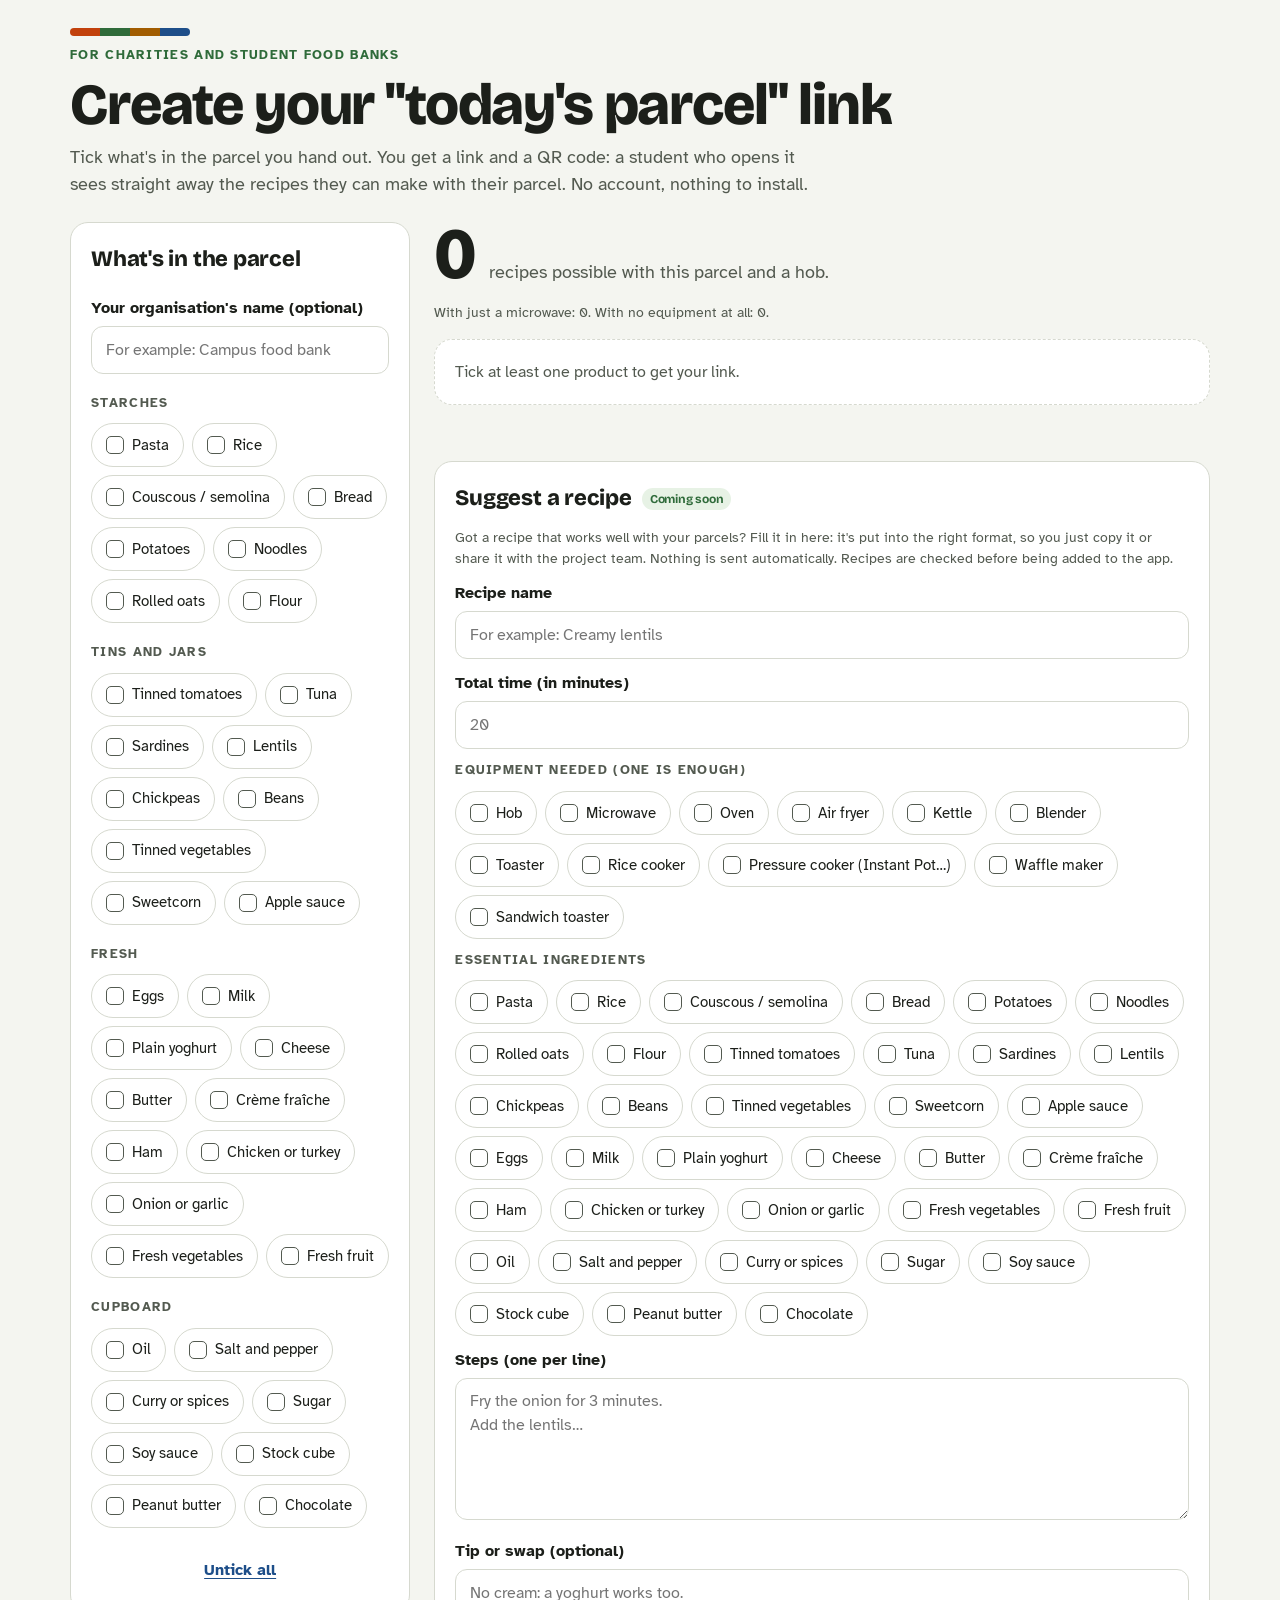
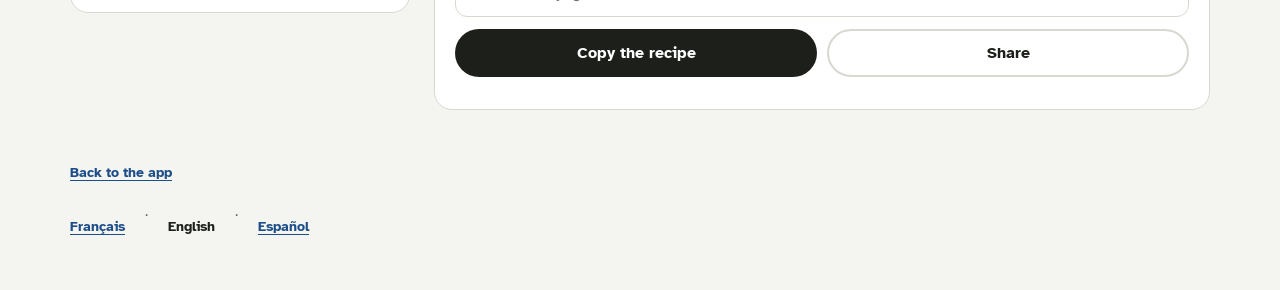
==== commit 1bd525c3: "Version 17 : gros texte, petit budget, photo de mon plat, partage par lien, les bases, colocation, p" ====
--- a/asso.html
+++ b/asso.html
@@ -11,7 +11,7 @@
 <link rel="preconnect" href="https://fonts.googleapis.com">
 <link rel="preconnect" href="https://fonts.gstatic.com" crossorigin>
 <link href="https://fonts.googleapis.com/css2?family=Bricolage+Grotesque:opsz,wght@12..96,600;12..96,800&family=Atkinson+Hyperlegible:wght@400;700&display=swap" rel="stylesheet">
-<link rel="stylesheet" href="style.css?v=14">
+<link rel="stylesheet" href="style.css?v=17">
 </head>
 <body class="asso-page">
 <header class="top">
@@ -92,9 +92,10 @@
 
 <footer>
   <p class="footer-links"><a href="./">Retour à l'appli</a></p>
+  <p class="footer-links lang-links"><a href="#" data-lang="fr" lang="fr">Français</a> · <a href="#" data-lang="en" lang="en">English</a> · <a href="#" data-lang="es" lang="es">Español</a></p>
 </footer>
 
-<script src="lib/qrcode.js?v=14"></script>
-<script src="asso.js?v=14"></script>
+<script src="lib/qrcode.js?v=17"></script>
+<script src="asso.js?v=17"></script>
 </body>
 </html>
--- a/style.css
+++ b/style.css
@@ -115,7 +115,7 @@
 .lead { margin: 0; color: var(--muted); font-size: 18px; max-width: 62ch; }
 
 .layout { max-width: 1180px; margin: 0 auto; padding: 16px 20px 40px; display: flex; flex-wrap: wrap; gap: 24px; align-items: flex-start; }
-.pantry { flex: 1 1 340px; max-width: 460px; background: var(--card); border: 1px solid var(--line); border-radius: 18px; padding: 20px; display: flex; flex-direction: column; gap: 20px; }
+.pantry { flex: 1 1 340px; min-width: 0; max-width: 460px; background: var(--card); border: 1px solid var(--line); border-radius: 18px; padding: 20px; display: flex; flex-direction: column; gap: 20px; }
 @media (max-width: 880px) { .pantry { max-width: none; } }
 .results { flex: 999 1 480px; min-width: 0; display: flex; flex-direction: column; gap: 16px; }
 
@@ -208,7 +208,7 @@
 .pill.eq { background: var(--soft); color: var(--muted); }
 .chev { align-self: center; margin-right: 16px; transition: transform .2s; flex-shrink: 0; display: flex; }
 details[open] .chev { transform: rotate(180deg); }
-.recipe-body { padding: 0 20px 20px 26px; display: grid; grid-template-columns: repeat(auto-fit, minmax(240px, 1fr)); gap: 20px; }
+.recipe-body { padding: 0 20px 20px 26px; display: grid; grid-template-columns: repeat(auto-fit, minmax(min(240px, 100%), 1fr)); gap: 20px; }
 .recipe-body h4 { margin: 0 0 8px; font-size: 13px; letter-spacing: 0.1em; text-transform: uppercase; }
 .recipe-body ul, .recipe-body ol { margin: 0; padding: 0; list-style: none; display: flex; flex-direction: column; gap: 8px; }
 .ing { display: flex; gap: 10px; align-items: flex-start; }
@@ -428,8 +428,9 @@
 textarea.field { resize: vertical; line-height: 1.5; }
 @media print { .propose { display: none !important; } }
 @media (max-width: 560px) {
-  .recipe .actions { display: grid; grid-template-columns: 1fr 1fr; gap: 8px; }
-  .recipe .actions .btn { font-size: 15px; padding: 8px 10px; min-height: 48px; }
+  .recipe .actions { display: grid; grid-template-columns: repeat(2, minmax(0, 1fr)); gap: 8px; }
+  html[data-text="tres-grand"] .recipe .actions { grid-template-columns: minmax(0, 1fr); }
+  .recipe .actions .btn { font-size: 15px; padding: 8px 10px; min-height: 48px; min-width: 0; text-align: center; }
   .recipe .actions .btn-color { grid-column: 1 / -1; font-size: 16px; }
 }
 .note a, .sheet a { color: var(--link); font-weight: 700; }
@@ -472,11 +473,11 @@
 
 /* Recherche de recette, portions, filtres */
 .recipe-tools { display: flex; flex-wrap: wrap; gap: 10px; align-items: center; }
-.recipe-search { flex: 1 1 240px; background: var(--card); }
+.recipe-search { flex: 1 1 240px; min-width: 0; background: var(--card); }
 .portions { display: inline-flex; align-items: center; gap: 4px; background: var(--soft); border-radius: 999px; padding: 4px; }
 .portions-label { font-weight: 700; font-size: 14px; padding: 0 6px 0 8px; color: var(--muted); }
 .portions input { position: absolute; opacity: 0; width: 1px; height: 1px; }
-.portions label { min-width: 40px; min-height: 40px; display: inline-flex; align-items: center; justify-content: center; border-radius: 999px; font-weight: 700; cursor: pointer; }
+.portions label { min-width: 38px; min-height: 40px; display: inline-flex; align-items: center; justify-content: center; border-radius: 999px; font-weight: 700; cursor: pointer; }
 .portions input:checked + label { background: var(--ink); color: var(--on-ink); }
 .portions input:focus-visible + label { outline: 3px solid var(--link); outline-offset: 2px; }
 .filters { display: flex; gap: 8px; overflow-x: auto; padding-bottom: 2px; scrollbar-width: none; }
@@ -535,3 +536,30 @@
 .menu-recipe small { display: block; font-family: var(--font-body); font-weight: 400; font-size: 13px; color: var(--muted); }
 .menu-day .pill { grid-column: 1; }
 .menu-day .link-btn { grid-column: 2; grid-row: 2 / span 2; }
+
+/* Taille du texte (menu › Taille du texte) : on agrandit toute l'interface */
+/* On agrandit le contenu de la page et l'intérieur des fenêtres, pas les fenêtres elles-mêmes : rien ne déborde de l'écran. */
+html[data-text="grand"] :is(.appbar, header.top, main, .jump-bar > *, footer, .drawer-inner, .sheet-inner, .cook-inner, .toast) { zoom: 1.15; }
+html[data-text="tres-grand"] :is(.appbar, header.top, main, .jump-bar > *, footer, .drawer-inner, .sheet-inner, .cook-inner, .toast) { zoom: 1.3; }
+.segmented .text-big { font-size: 17px; }
+.segmented .text-bigger { font-size: 19px; }
+
+/* Coût du menu de la semaine */
+.menu-cost { margin: 0; padding: 12px 14px; border-radius: 14px; background: var(--herbe-tint); color: var(--ink); font-size: 15px; }
+
+/* Photo dans le formulaire « Créer ma recette » */
+.cr-photo { display: grid; gap: 8px; }
+.cr-photo img { width: 100%; max-width: 320px; aspect-ratio: 4 / 3; object-fit: cover; border-radius: 14px; }
+.cr-photo .actions { align-items: center; }
+.recipe-photo figcaption .link-btn { font-size: inherit; }
+
+/* Les bases de la cuisine */
+.basic { background: var(--card); border-radius: 14px; border: 1.5px solid var(--line); }
+.basic summary { display: flex; align-items: center; justify-content: space-between; gap: 12px; min-height: 52px; padding: 10px 16px; font-weight: 700; font-size: 17px; cursor: pointer; list-style: none; }
+.basic summary::-webkit-details-marker { display: none; }
+.basic[open] summary svg { transform: rotate(180deg); }
+.basic ol { margin: 0; padding: 0 16px 14px 36px; display: grid; gap: 8px; }
+.lang-links a[aria-current="true"] { font-weight: 700; text-decoration: none; color: var(--ink); }
+/* En gros texte sur un petit écran : l'étape garde de la place, et le mode cuisine défile si besoin */
+html[data-text] .cook-inner { overflow-y: auto; }
+html[data-text] .cook-step { min-height: 180px; flex-shrink: 0; flex-grow: 1; }
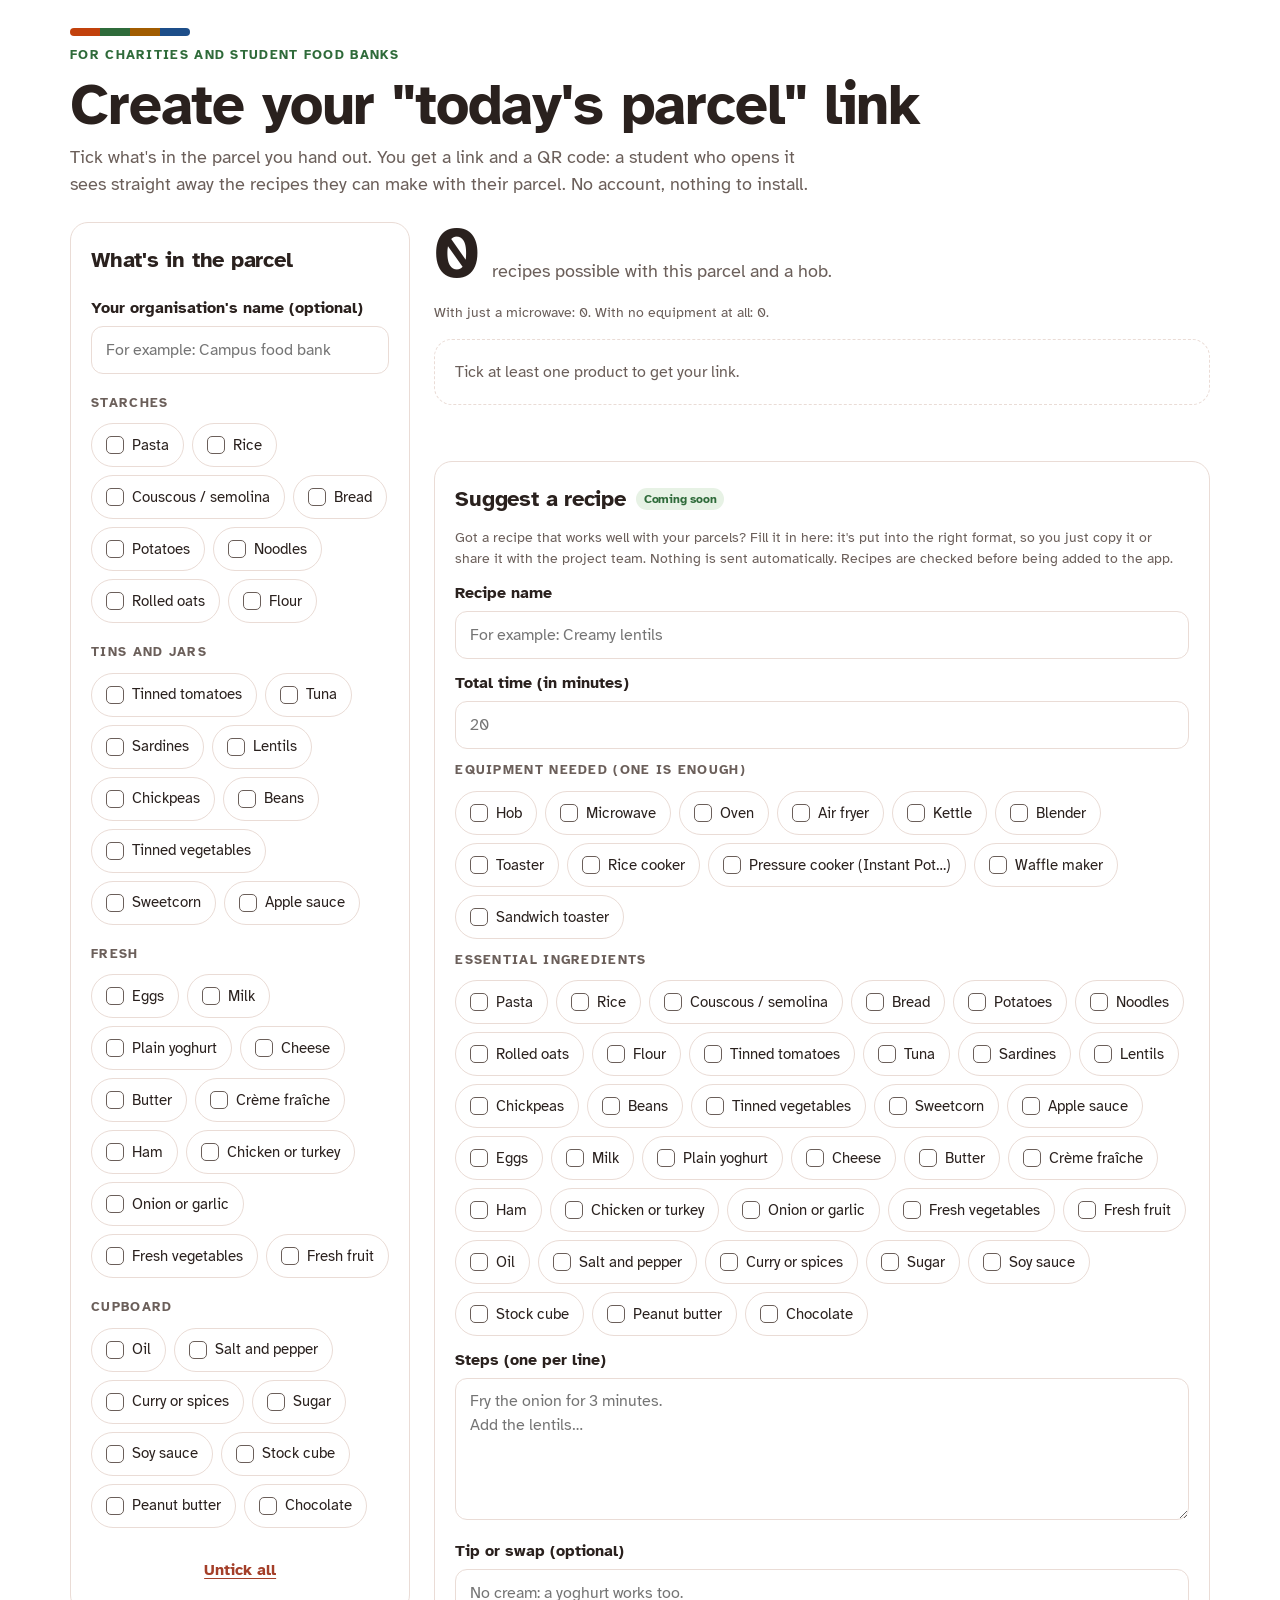
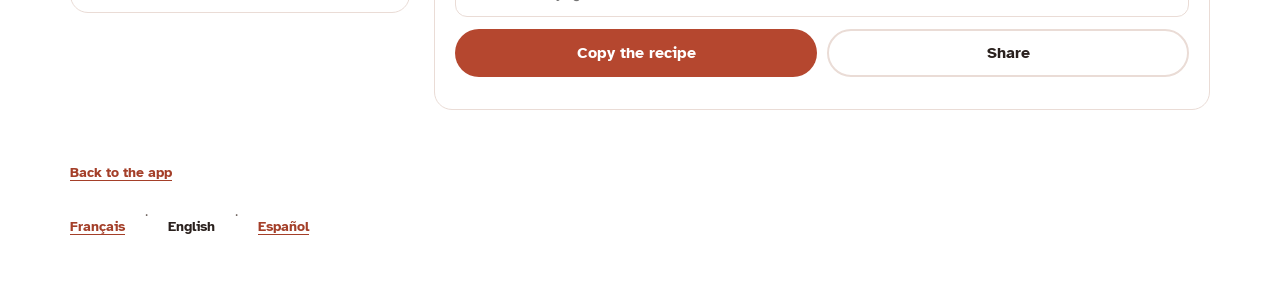
==== commit 18c633f1: "Version 18 : nouvelle interface à onglets - Barre d'onglets : Accueil, Recherche, Mon frigo (bouton " ====
--- a/asso.html
+++ b/asso.html
@@ -11,7 +11,7 @@
 <link rel="preconnect" href="https://fonts.googleapis.com">
 <link rel="preconnect" href="https://fonts.gstatic.com" crossorigin>
 <link href="https://fonts.googleapis.com/css2?family=Bricolage+Grotesque:opsz,wght@12..96,600;12..96,800&family=Atkinson+Hyperlegible:wght@400;700&display=swap" rel="stylesheet">
-<link rel="stylesheet" href="style.css?v=17">
+<link rel="stylesheet" href="style.css?v=18">
 </head>
 <body class="asso-page">
 <header class="top">
@@ -95,7 +95,7 @@
   <p class="footer-links lang-links"><a href="#" data-lang="fr" lang="fr">Français</a> · <a href="#" data-lang="en" lang="en">English</a> · <a href="#" data-lang="es" lang="es">Español</a></p>
 </footer>
 
-<script src="lib/qrcode.js?v=17"></script>
-<script src="asso.js?v=17"></script>
+<script src="lib/qrcode.js?v=18"></script>
+<script src="asso.js?v=18"></script>
 </body>
 </html>
--- a/style.css
+++ b/style.css
@@ -1,12 +1,18 @@
+/* ---------- Couleurs et polices ---------- */
 :root {
-  --paper: #F4F5F0;
+  --paper: #FFFFFF;
   --card: #FFFFFF;
-  --ink: #1C1F1A;
+  --band: #FDF0EB;
+  --ink: #2A211E;
   --on-ink: #FFFFFF;
-  --muted: #535A50;
-  --line: #D6D9CF;
-  --soft: #ECEDE8;
-  --link: #1D4E89;
+  --muted: #6B5F5A;
+  --line: #EADCD6;
+  --soft: #F5EDE9;
+  --link: #A43F29;
+  --brand: #B5472F;
+  --brand-ink: #A43F29;
+  --brand-tint: #FBE8E1;
+  --shadow: 0 3px 14px rgba(90, 40, 25, 0.13);
   --tomate: #C2410C;
   --tomate-txt: #9A3412;
   --tomate-tint: #FDEDE4;
@@ -22,78 +28,33 @@
   --ok: #2F6B3A;
   --warn: #8A4F00;
   color-scheme: light;
-  --font-display: "Bricolage Grotesque", "Atkinson Hyperlegible", system-ui, sans-serif;
+  --font-display: "Josefin Sans", "Atkinson Hyperlegible", system-ui, sans-serif;
+  --font-script: "Caveat", "Segoe Script", cursive;
   --font-body: "Atkinson Hyperlegible", system-ui, -apple-system, "Segoe UI", sans-serif;
 }
-/* Mode sombre : automatique selon le téléphone, ou choisi dans le menu */
+/* Mode sombre : automatique selon le téléphone, ou choisi dans le profil */
 @media (prefers-color-scheme: dark) {
   :root:not([data-theme="light"]) {
-    --paper: #121411;
-    --card: #1C1F1B;
-    --ink: #EDEFE9;
-    --on-ink: #121411;
-    --muted: #A8AFA4;
-    --line: #363B34;
-    --soft: #2A2E28;
-    --link: #9CC0F0;
-    --tomate-txt: #FF9E73;
-    --tomate-tint: #3A2117;
-    --herbe-txt: #86CF93;
-    --herbe-tint: #1D3121;
-    --curry-txt: #F2B25C;
-    --curry-tint: #352A14;
-    --nuit-txt: #9CC0F0;
-    --nuit-tint: #1A2738;
-    --ok: #86CF93;
-    --warn: #F2B25C;
+    --paper: #16110F; --card: #221A17; --band: #261C19; --ink: #F3ECE9; --on-ink: #16110F; --muted: #BBAEA8; --line: #3B2F2B; --soft: #2C2320;
+    --link: #F2A893; --brand: #B5472F; --brand-ink: #F2A893; --brand-tint: #3A231C; --shadow: 0 3px 14px rgba(0, 0, 0, 0.45);
+    --tomate-txt: #FF9E73; --tomate-tint: #3A2117; --herbe-txt: #86CF93; --herbe-tint: #1D3121; --curry-txt: #F2B25C; --curry-tint: #352A14;
+    --nuit-txt: #9CC0F0; --nuit-tint: #1A2738; --ok: #86CF93; --warn: #F2B25C;
     color-scheme: dark;
   }
 }
 :root[data-theme="dark"] {
-  --paper: #121411;
-  --card: #1C1F1B;
-  --ink: #EDEFE9;
-  --on-ink: #121411;
-  --muted: #A8AFA4;
-  --line: #363B34;
-  --soft: #2A2E28;
-  --link: #9CC0F0;
-  --tomate-txt: #FF9E73;
-  --tomate-tint: #3A2117;
-  --herbe-txt: #86CF93;
-  --herbe-tint: #1D3121;
-  --curry-txt: #F2B25C;
-  --curry-tint: #352A14;
-  --nuit-txt: #9CC0F0;
-  --nuit-tint: #1A2738;
-  --ok: #86CF93;
-  --warn: #F2B25C;
+  --paper: #16110F; --card: #221A17; --band: #261C19; --ink: #F3ECE9; --on-ink: #16110F; --muted: #BBAEA8; --line: #3B2F2B; --soft: #2C2320;
+  --link: #F2A893; --brand: #B5472F; --brand-ink: #F2A893; --brand-tint: #3A231C; --shadow: 0 3px 14px rgba(0, 0, 0, 0.45);
+  --tomate-txt: #FF9E73; --tomate-tint: #3A2117; --herbe-txt: #86CF93; --herbe-tint: #1D3121; --curry-txt: #F2B25C; --curry-tint: #352A14;
+  --nuit-txt: #9CC0F0; --nuit-tint: #1A2738; --ok: #86CF93; --warn: #F2B25C;
   color-scheme: dark;
 }
 @media print {
   :root, :root[data-theme="dark"] {
-    --paper: #F4F5F0;
-    --card: #FFFFFF;
-    --ink: #1C1F1A;
-    --on-ink: #FFFFFF;
-    --muted: #535A50;
-    --line: #D6D9CF;
-    --soft: #ECEDE8;
-    --link: #1D4E89;
-    --tomate: #C2410C;
-    --tomate-txt: #9A3412;
-    --tomate-tint: #FDEDE4;
-    --herbe: #2F6B3A;
-    --herbe-txt: #2F6B3A;
-    --herbe-tint: #E7F2E5;
-    --curry: #A15C00;
-    --curry-txt: #8A4F00;
-    --curry-tint: #FCF1DA;
-    --nuit: #1D4E89;
-    --nuit-txt: #1D4E89;
-    --nuit-tint: #E4EDF8;
-    --ok: #2F6B3A;
-    --warn: #8A4F00;
+    --paper: #FFFFFF; --card: #FFFFFF; --band: #FFFFFF; --ink: #1C1F1A; --on-ink: #FFFFFF; --muted: #535A50; --line: #D6D9CF; --soft: #F2F2F2;
+    --link: #A43F29; --brand: #B5472F; --brand-ink: #A43F29; --brand-tint: #FBE8E1; --shadow: none;
+    --tomate-txt: #9A3412; --tomate-tint: #FDEDE4; --herbe-txt: #2F6B3A; --herbe-tint: #E7F2E5; --curry-txt: #8A4F00; --curry-tint: #FCF1DA;
+    --nuit-txt: #1D4E89; --nuit-tint: #E4EDF8; --ok: #2F6B3A; --warn: #8A4F00;
     color-scheme: light;
   }
 }
@@ -139,7 +100,7 @@
 
 /* Boutons */
 .btn { display: inline-flex; align-items: center; justify-content: center; gap: 8px; min-height: 48px; padding: 10px 18px; border-radius: 999px; font-weight: 700; font-size: 16px; cursor: pointer; border: 2px solid transparent; }
-.btn-pri { background: var(--ink); color: var(--on-ink); }
+.btn-pri { background: var(--brand); color: #FFFFFF; }
 .btn-color, .cook-nav .btn-pri, .feedback .btn { color: #FFFFFF; }
 .btn-sec { background: var(--card); color: var(--ink); border-color: var(--line); }
 .btn:disabled { opacity: .4; cursor: default; }
@@ -184,8 +145,8 @@
 .chip input { position: absolute; opacity: 0; width: 1px; height: 1px; }
 .chip label { display: inline-flex; align-items: center; gap: 8px; min-height: 44px; padding: 8px 14px; border: 1.5px solid var(--line); border-radius: 999px; background: var(--card); cursor: pointer; font-size: 15px; user-select: none; transition: background .15s, border-color .15s; }
 .chip label::before { content: ""; width: 16px; height: 16px; border-radius: 5px; border: 1.5px solid var(--muted); flex-shrink: 0; background: var(--card); }
-.chip input:checked + label { background: var(--ink); border-color: var(--ink); color: var(--on-ink); font-weight: 700; }
-.chip input:checked + label::before { border-color: #FFFFFF; background: #FFFFFF url("data:image/svg+xml,%3Csvg xmlns='http://www.w3.org/2000/svg' viewBox='0 0 24 24' fill='none' stroke='%231C1F1A' stroke-width='3.5' stroke-linecap='round' stroke-linejoin='round'%3E%3Cpath d='M5 12l5 5L19 7'/%3E%3C/svg%3E") center / 12px no-repeat; }
+.chip input:checked + label { background: var(--brand); border-color: var(--brand); color: #FFFFFF; font-weight: 700; }
+.chip input:checked + label::before { border-color: #FFFFFF; background: #FFFFFF url("data:image/svg+xml,%3Csvg xmlns='http://www.w3.org/2000/svg' viewBox='0 0 24 24' fill='none' stroke='%23B5472F' stroke-width='3.5' stroke-linecap='round' stroke-linejoin='round'%3E%3Cpath d='M5 12l5 5L19 7'/%3E%3C/svg%3E") center / 12px no-repeat; }
 .chip input:focus-visible + label { outline: 3px solid var(--link); outline-offset: 2px; }
 .note { margin: 0; font-size: 14px; color: var(--muted); }
 
@@ -252,7 +213,7 @@
 /* Onglets Toutes / Favoris */
 .view-tabs { display: flex; gap: 8px; flex-wrap: wrap; }
 .tab { display: inline-flex; align-items: center; gap: 6px; min-height: 44px; padding: 8px 16px; border-radius: 999px; border: 1.5px solid var(--line); background: var(--card); font-weight: 700; cursor: pointer; }
-.tab[aria-pressed="true"] { background: var(--ink); border-color: var(--ink); color: var(--on-ink); }
+.tab[aria-pressed="true"] { background: var(--brand); border-color: var(--brand); color: #FFFFFF; }
 .fav-mark { display: inline-flex; vertical-align: -2px; margin-right: 6px; color: var(--curry-txt); }
 .fav-mark svg { fill: currentColor; }
 .btn-fav[aria-pressed="true"] { background: var(--curry-tint); border-color: var(--curry); color: var(--curry-txt); }
@@ -491,10 +452,10 @@
 /* Premier lancement */
 .welcome .sheet-inner { gap: 14px; }
 .welcome h2 { font-size: 24px; text-wrap: balance; }
-.welcome-bar span.on { background: var(--herbe); }
+.welcome-bar span.on { background: var(--brand); }
 .welcome-choices { display: flex; flex-direction: column; gap: 10px; }
 .welcome-choices .btn { width: 100%; min-height: 56px; }
-.welcome .cook-nav .btn-pri { background: var(--ink); color: var(--on-ink); }
+.welcome .cook-nav .btn-pri { background: var(--brand); color: #FFFFFF; }
 .welcome h2:focus { outline: none; }
 .btn[hidden] { display: none; }
 .segmented-2 { grid-template-columns: 1fr 1fr; }
@@ -525,7 +486,7 @@
 .check-line { display: flex; align-items: center; gap: 10px; min-height: 44px; font-weight: 700; }
 .check-line input { width: 22px; height: 22px; accent-color: var(--herbe); }
 .cr-msg { margin: 0; color: var(--warn); font-weight: 700; min-height: 1.2em; }
-.create .cook-nav .btn-pri { background: var(--ink); color: var(--on-ink); }
+.create .cook-nav .btn-pri { background: var(--brand); color: #FFFFFF; }
 .empty .btn { margin-top: 12px; }
 
 /* Menu de la semaine */
@@ -539,8 +500,6 @@
 
 /* Taille du texte (menu › Taille du texte) : on agrandit toute l'interface */
 /* On agrandit le contenu de la page et l'intérieur des fenêtres, pas les fenêtres elles-mêmes : rien ne déborde de l'écran. */
-html[data-text="grand"] :is(.appbar, header.top, main, .jump-bar > *, footer, .drawer-inner, .sheet-inner, .cook-inner, .toast) { zoom: 1.15; }
-html[data-text="tres-grand"] :is(.appbar, header.top, main, .jump-bar > *, footer, .drawer-inner, .sheet-inner, .cook-inner, .toast) { zoom: 1.3; }
 .segmented .text-big { font-size: 17px; }
 .segmented .text-bigger { font-size: 19px; }
 
@@ -563,3 +522,278 @@
 /* En gros texte sur un petit écran : l'étape garde de la place, et le mode cuisine défile si besoin */
 html[data-text] .cook-inner { overflow-y: auto; }
 html[data-text] .cook-step { min-height: 180px; flex-shrink: 0; flex-grow: 1; }
+
+/* =====================================================================
+   Nouvelle interface (version 18) : écrans à onglets, cartes et carrousels
+   ===================================================================== */
+.skip { position: absolute; left: -999px; top: 8px; z-index: 300; background: var(--brand); color: #FFFFFF; padding: 10px 16px; border-radius: 999px; font-weight: 700; }
+.skip:focus { left: 8px; }
+body:not(.asso-page) { background: var(--paper); }
+main#main { max-width: 760px; margin: 0 auto; padding: 0 16px calc(104px + env(safe-area-inset-bottom)); }
+.screen { display: flex; flex-direction: column; gap: 18px; padding-top: env(safe-area-inset-top); }
+.screen[hidden] { display: none; }
+.screen:focus { outline: none; }
+
+/* En-têtes d'écran */
+.screen-head { display: flex; align-items: center; justify-content: space-between; gap: 12px; min-height: 72px; padding-top: 6px; }
+.head-actions { display: flex; align-items: center; gap: 2px; }
+.icon-profile { color: var(--brand); }
+.logo { display: flex; align-items: center; gap: 6px; margin: 0; color: var(--brand); font-size: inherit; line-height: 1; letter-spacing: 0; min-width: 0; }
+.logo-pot { flex-shrink: 0; }
+.logo-caps { font-family: var(--font-display); font-weight: 300; text-transform: uppercase; letter-spacing: 0.08em; font-size: clamp(24px, 7vw, 32px); white-space: nowrap; padding-top: 4px; }
+.logo-script { font-family: var(--font-script); font-weight: 700; font-size: clamp(22px, 6.4vw, 30px); color: var(--ink); transform: rotate(-5deg) translateY(4px); white-space: nowrap; }
+.screen-title { font-family: var(--font-display); font-weight: 700; text-transform: uppercase; letter-spacing: 0.02em; font-size: clamp(26px, 7.5vw, 34px); line-height: 1; margin: 0; padding-top: 6px; }
+.section-head { display: flex; align-items: flex-end; justify-content: space-between; gap: 12px; }
+.section-title { font-family: var(--font-display); font-weight: 700; text-transform: uppercase; color: var(--brand-ink); font-size: 21px; line-height: 1.15; letter-spacing: 0.01em; margin: 0; padding-top: 4px; }
+.section-sub { margin: 2px 0 0; font-size: 14px; color: var(--muted); }
+.see-all { flex-shrink: 0; display: inline-flex; align-items: center; gap: 6px; min-height: 44px; padding: 0 4px; background: none; border: 0; color: var(--brand-ink); font-weight: 700; cursor: pointer; text-decoration: none; }
+
+/* Compteur de l'accueil */
+.hero-count { display: flex; align-items: center; gap: 14px; padding: 14px 16px; border-radius: 18px; background: var(--brand-tint); color: var(--ink); text-decoration: none; }
+.hero-n { font-family: var(--font-display); font-weight: 700; font-size: 44px; line-height: 1; color: var(--brand-ink); font-variant-numeric: tabular-nums; padding-top: 6px; }
+.hero-txt { flex: 1; min-width: 0; font-weight: 700; font-size: 16px; line-height: 1.3; }
+.hero-txt small { display: block; font-weight: 400; font-size: 14px; color: var(--brand-ink); text-decoration: underline; text-underline-offset: 3px; margin-top: 2px; }
+.hero-count > svg { color: var(--brand-ink); flex-shrink: 0; }
+
+/* Rangée de catégories qui défile */
+.cats { display: flex; gap: 6px; overflow-x: auto; scrollbar-width: none; margin: 0 -16px; padding: 14px 16px; background: var(--band); }
+.cats::-webkit-scrollbar { display: none; }
+.cat { flex: 0 0 auto; width: 86px; display: flex; flex-direction: column; align-items: center; gap: 6px; padding: 6px 2px; background: none; border: 0; border-radius: 14px; color: var(--ink); cursor: pointer; font-weight: 700; font-size: 14px; line-height: 1.2; text-align: center; }
+.cat-ico { width: 56px; height: 56px; border-radius: 999px; background: var(--card); display: flex; align-items: center; justify-content: center; box-shadow: var(--shadow); color: var(--brand); }
+.cat:active .cat-ico { transform: scale(0.95); }
+
+/* Recette du jour : carrousel avec points */
+.daily { display: flex; flex-direction: column; gap: 10px; }
+.daily-track { display: flex; gap: 12px; overflow-x: auto; scroll-snap-type: x mandatory; scrollbar-width: none; margin: 0 -16px; padding: 0 16px; scroll-padding: 0 16px; }
+.daily-track::-webkit-scrollbar { display: none; }
+.daily-slide { position: relative; flex: 0 0 100%; scroll-snap-align: start; aspect-ratio: 4 / 3; max-height: 340px; border-radius: 22px; overflow: hidden; background: var(--soft); border: 0; padding: 0; cursor: pointer; color: #FFFFFF; text-align: left; font: inherit; box-shadow: var(--shadow); }
+.daily-slide img, .daily-slide .art { position: absolute; inset: 0; width: 100%; height: 100%; object-fit: cover; }
+.daily-slide::after { content: ""; position: absolute; inset: 0; background: linear-gradient(to top, rgba(20, 10, 6, 0.78) 0%, rgba(20, 10, 6, 0.15) 55%, rgba(20, 10, 6, 0) 75%); }
+.daily-label { position: absolute; z-index: 1; top: 14px; left: 14px; background: rgba(255, 255, 255, 0.92); color: #2A211E; font-weight: 700; font-size: 15px; padding: 6px 14px; border-radius: 999px; }
+.daily-text { position: absolute; z-index: 1; left: 18px; right: 18px; bottom: 16px; display: flex; flex-direction: column; gap: 6px; }
+.daily-title { font-weight: 700; font-size: clamp(22px, 6vw, 28px); line-height: 1.15; text-wrap: balance; text-shadow: 0 1px 6px rgba(0, 0, 0, 0.4); }
+.daily-meta { display: flex; flex-wrap: wrap; gap: 6px 12px; align-items: center; font-size: 15px; }
+.dots { display: flex; justify-content: center; gap: 8px; }
+.dots span { width: 9px; height: 9px; border-radius: 999px; background: var(--line); transition: background .2s, transform .2s; }
+.dots span.on { background: var(--brand); transform: scale(1.15); }
+
+/* Carrousels de cartes */
+.home-section { display: flex; flex-direction: column; gap: 10px; }
+.carousel { display: flex; gap: 14px; overflow-x: auto; scroll-snap-type: x mandatory; scrollbar-width: none; margin: 0 -16px; padding: 4px 16px 14px; scroll-padding: 0 16px; }
+.carousel::-webkit-scrollbar { display: none; }
+.carousel > .rcard { flex: 0 0 min(62vw, 230px); scroll-snap-align: start; }
+.rcard { position: relative; display: flex; flex-direction: column; background: var(--card); border-radius: 18px; overflow: hidden; box-shadow: var(--shadow); color: inherit; text-decoration: none; border: 0; padding: 0; font: inherit; text-align: left; cursor: pointer; min-width: 0; }
+.rcard:focus-visible { outline: 3px solid var(--link); outline-offset: 3px; }
+.rcard-img { position: relative; aspect-ratio: 4 / 3; background: var(--soft); overflow: hidden; }
+.rcard-img img, .rcard-img .art { width: 100%; height: 100%; object-fit: cover; display: block; }
+.rcard-badge { position: absolute; left: 8px; top: 8px; max-width: calc(100% - 52px); }
+.rcard-fav { position: absolute; right: 8px; top: 8px; width: 32px; height: 32px; border-radius: 999px; background: rgba(255, 255, 255, 0.92); color: var(--brand); display: flex; align-items: center; justify-content: center; }
+.rcard-fav svg { fill: currentColor; }
+.rcard-body { display: flex; flex-direction: column; gap: 6px; padding: 10px 12px 12px; flex: 1; }
+.rcard-title { margin: 0; font-weight: 700; font-size: 16px; line-height: 1.25; text-align: center; display: -webkit-box; -webkit-line-clamp: 2; -webkit-box-orient: vertical; overflow: hidden; min-height: 2.5em; }
+.rcard-meta { display: flex; justify-content: space-between; gap: 6px; margin-top: auto; font-size: 13px; color: var(--muted); }
+.rcard-meta span { display: inline-flex; align-items: center; gap: 4px; white-space: nowrap; }
+.rcard[data-state="later"] .rcard-img img, .rcard[data-state="later"] .rcard-img .art { opacity: 0.7; }
+.tile-grid { display: grid; grid-template-columns: repeat(auto-fill, minmax(min(160px, 42vw), 1fr)); gap: 14px; }
+.tile-grid > .later-title, .tile-grid > .empty, .tile-grid > .empty-state { grid-column: 1 / -1; }
+
+/* Badges « Tu as tout » / « Il manque » */
+.pill { line-height: 1.2; }
+.pill.ok { background: #E3F1E0; color: #245A2E; }
+.pill.miss { background: #FCEFD9; color: #7A4400; }
+.pill.eq { background: #EFEAE7; color: #4A403C; }
+.pill.urgent { background: var(--curry); color: #FFFFFF; }
+.pill.mine { background: var(--herbe); color: #FFFFFF; }
+.rcard-badge.pill, .daily-meta .pill { font-size: 12.5px; padding: 4px 9px; box-shadow: 0 1px 4px rgba(0, 0, 0, 0.12); }
+
+/* Illustration quand une recette n'a pas encore de photo */
+.art { display: flex; align-items: center; justify-content: center; background-image: radial-gradient(circle at 20% 15%, rgba(255, 255, 255, 0.55) 0 18%, transparent 19%), radial-gradient(circle at 85% 90%, rgba(255, 255, 255, 0.35) 0 22%, transparent 23%); }
+.art svg { width: 44%; height: 44%; opacity: 0.9; }
+
+/* Recherche */
+.big-search { background: var(--card); border-radius: 16px; min-height: 56px; box-shadow: var(--shadow); border-color: var(--line); }
+.big-search input { min-height: 54px; font-size: 17px; }
+.filters { margin: 0 -16px; padding: 2px 16px 4px; }
+.filters .tab-sm { background: var(--card); }
+.theme-grid { display: grid; grid-template-columns: repeat(2, minmax(0, 1fr)); gap: 14px; }
+.theme { position: relative; aspect-ratio: 1; border-radius: 20px; overflow: hidden; border: 0; padding: 0; cursor: pointer; background: var(--soft); color: #FFFFFF; font: inherit; box-shadow: var(--shadow); }
+.theme img, .theme .art { position: absolute; inset: 0; width: 100%; height: 100%; object-fit: cover; }
+.theme::after { content: ""; position: absolute; inset: 0; background: rgba(25, 12, 8, 0.42); }
+.theme span { position: relative; z-index: 1; display: flex; align-items: center; justify-content: center; height: 100%; padding: 10px; font-weight: 700; font-size: clamp(18px, 5vw, 22px); line-height: 1.15; text-align: center; text-shadow: 0 1px 8px rgba(0, 0, 0, 0.5); }
+.refine-intro { margin-top: 6px; }
+.accordion { display: flex; flex-direction: column; border-radius: 4px; overflow: hidden; }
+.acc { background: var(--soft); border-bottom: 1px solid var(--line); }
+.acc:last-child { border-bottom: 0; }
+.acc summary { list-style: none; display: flex; align-items: center; justify-content: space-between; gap: 10px; min-height: 58px; padding: 8px 18px; font-weight: 700; font-size: 18px; cursor: pointer; }
+.acc summary::-webkit-details-marker { display: none; }
+.acc summary svg { transition: transform .2s; flex-shrink: 0; }
+.acc[open] summary svg { transform: rotate(180deg); }
+.acc summary .acc-n { margin-left: auto; font-size: 14px; color: #FFFFFF; background: var(--brand); border-radius: 999px; min-width: 24px; height: 24px; display: inline-flex; align-items: center; justify-content: center; padding: 0 7px; }
+.acc .chips { padding: 0 18px 16px; }
+.btn-brand { background: var(--brand); color: #FFFFFF; }
+.btn-soft { background: var(--brand-tint); color: var(--brand-ink); }
+.btn-wide { width: 100%; min-height: 58px; border-radius: 14px; font-size: 18px; }
+#search-home { display: flex; flex-direction: column; gap: 14px; }
+#search-home[hidden], #search-results[hidden] { display: none; }
+#search-results { display: flex; flex-direction: column; gap: 14px; }
+.link-btn.center { align-self: center; color: var(--muted); }
+.results-head { display: flex; align-items: center; justify-content: space-between; gap: 10px; flex-wrap: wrap; }
+.results-count { margin: 0; font-weight: 700; font-size: 17px; }
+
+/* Mon frigo */
+.fridge-actions { display: flex; flex-wrap: wrap; gap: 10px; }
+.fridge-actions .btn { flex: 1 1 180px; }
+.urgent-btn { border: 0; align-self: auto; }
+.group { background: var(--card); border: 1px solid var(--line); border-radius: 18px; padding: 6px 16px 14px; }
+.group:last-child { border-bottom: 1px solid var(--line); padding-bottom: 14px; }
+.group-title { color: var(--brand-ink); font-family: var(--font-display); font-size: 15px; padding-top: 3px; }
+.fridge-bar { position: fixed; z-index: 30; left: 50%; transform: translateX(-50%); bottom: calc(84px + env(safe-area-inset-bottom)); width: min(728px, calc(100% - 32px)); display: flex; align-items: center; gap: 12px; min-height: 58px; padding: 8px 20px 8px 10px; border-radius: 999px; background: var(--brand); color: #FFFFFF; text-decoration: none; font-weight: 700; font-size: 17px; box-shadow: 0 6px 22px rgba(90, 30, 15, 0.35); }
+.fridge-n { min-width: 42px; height: 42px; padding: 0 8px; border-radius: 999px; background: #FFFFFF; color: var(--brand); font-family: var(--font-display); font-size: 22px; display: inline-flex; align-items: center; justify-content: center; padding-top: 4px; font-variant-numeric: tabular-nums; }
+.fridge-go { margin-left: auto; display: inline-flex; align-items: center; gap: 4px; }
+.fridge-bar.bump { animation: bump .3s ease-out; }
+#screen-frigo { padding-bottom: 76px; }
+.fridge-equip-note a { color: var(--link); font-weight: 700; }
+
+/* Carnet */
+.seg-3 { grid-template-columns: repeat(3, minmax(0, 1fr)); margin: 0; }
+.seg-4 { grid-template-columns: repeat(4, minmax(0, 1fr)); margin: 0; }
+.segmented label { text-align: center; line-height: 1.15; padding: 4px 6px; }
+.seg-n { display: inline-block; min-width: 20px; font-size: 13px; color: var(--muted); }
+#book-body { display: flex; flex-direction: column; gap: 14px; }
+.empty-state { display: flex; flex-direction: column; align-items: center; text-align: center; gap: 16px; padding: 20px 8px 8px; }
+.empty-art { width: 190px; height: 190px; border-radius: 999px; background: var(--brand-tint); display: flex; align-items: center; justify-content: center; color: var(--ink); position: relative; }
+.empty-art svg { width: 92px; height: 92px; }
+.empty-art::before, .empty-art::after { content: ""; position: absolute; border-radius: 999px; background: var(--brand-tint); opacity: 0.8; }
+.empty-art::before { width: 54px; height: 54px; left: -34px; bottom: 18px; }
+.empty-art::after { width: 40px; height: 40px; right: -26px; top: 14px; }
+.empty-state p { margin: 0; font-size: 17px; max-width: 32ch; }
+.btn-pill { min-height: 56px; padding: 12px 34px; font-size: 18px; border-radius: 999px; }
+.note-item { display: flex; flex-direction: column; gap: 4px; background: var(--card); border-radius: 16px; box-shadow: var(--shadow); padding: 14px 16px; border: 0; text-align: left; font: inherit; color: inherit; cursor: pointer; }
+.note-item strong { font-size: 17px; }
+.note-item span { color: var(--muted); white-space: pre-line; display: -webkit-box; -webkit-line-clamp: 3; -webkit-box-orient: vertical; overflow: hidden; }
+.book-tools { display: flex; flex-direction: column; gap: 4px; margin-top: 8px; }
+.book-tools .section-title { margin-bottom: 6px; }
+
+/* Profil */
+.card { background: var(--card); border: 1px solid var(--line); border-radius: 18px; padding: 16px; display: flex; flex-direction: column; gap: 10px; }
+.card-title { margin: 0; font-family: var(--font-display); font-weight: 700; text-transform: uppercase; font-size: 16px; letter-spacing: 0.04em; color: var(--brand-ink); padding-top: 3px; }
+.card-sub { margin: 8px 0 0; font-size: 15px; font-weight: 700; }
+.card .segmented { margin: 0; }
+.stats { background: var(--brand-tint); border: 0; margin: 0; }
+.stats .card-title { color: var(--brand-ink); }
+.menu-list-card { padding: 6px; gap: 0; }
+.profile-foot { font-size: 14px; color: var(--muted); display: flex; flex-direction: column; gap: 4px; padding: 0 4px; }
+.profile-foot p { margin: 0; }
+
+/* Barre d'onglets */
+.tabbar { position: fixed; z-index: 40; left: 0; right: 0; bottom: 0; display: grid; grid-template-columns: repeat(5, 1fr); align-items: end; max-width: 760px; margin: 0 auto; background: var(--card); border-top: 1px solid var(--line); padding: 6px 4px calc(6px + env(safe-area-inset-bottom)); box-shadow: 0 -4px 16px rgba(60, 30, 20, 0.06); }
+.tabbar-item { display: flex; flex-direction: column; align-items: center; gap: 3px; min-height: 58px; justify-content: flex-end; padding: 4px 2px; color: var(--muted); text-decoration: none; font-size: 12.5px; font-weight: 700; text-align: center; line-height: 1.15; border-radius: 12px; }
+.tabbar-item[aria-current="page"] { color: var(--brand); }
+.tabbar-item:focus-visible { outline-offset: -2px; }
+.tabbar-center { position: relative; }
+.tabbar-bubble { position: relative; width: 66px; height: 66px; margin-top: -30px; border-radius: 999px; background: var(--brand); color: #FFFFFF; display: flex; align-items: center; justify-content: center; border: 4px solid var(--card); box-shadow: 0 4px 14px rgba(90, 30, 15, 0.3); }
+.tabbar-center[aria-current="page"] .tabbar-bubble { outline: 3px solid var(--brand-tint); }
+.tabbar-badge { top: -4px; right: -6px; background: var(--herbe); border: 2px solid var(--card); height: 24px; min-width: 24px; }
+body.on-recipe .tabbar { display: none; }
+body.on-recipe main#main { padding-bottom: 32px; }
+
+/* Page recette en plein écran */
+.recipe-page { gap: 0; padding-top: 0; }
+.rp-hero { position: relative; margin: 0 -16px; height: min(44vh, 340px); background: var(--soft); overflow: hidden; }
+.rp-hero img, .rp-hero .art { width: 100%; height: 100%; object-fit: cover; display: block; }
+.rp-top { position: absolute; z-index: 2; top: calc(12px + env(safe-area-inset-top)); left: 12px; right: 12px; display: flex; justify-content: space-between; gap: 8px; }
+.rp-top div { display: flex; gap: 8px; }
+.round-btn { width: 48px; height: 48px; border-radius: 999px; border: 0; background: rgba(255, 255, 255, 0.94); color: #2A211E; display: inline-flex; align-items: center; justify-content: center; cursor: pointer; box-shadow: 0 2px 10px rgba(0, 0, 0, 0.18); text-decoration: none; }
+.round-btn[aria-pressed="true"] { color: var(--brand); }
+.round-btn[aria-pressed="true"] svg { fill: currentColor; }
+.rp-card { position: relative; margin: -30px -16px 0; padding: 24px 18px 8px; border-radius: 28px 28px 0 0; background: var(--paper); display: flex; flex-direction: column; gap: 18px; }
+.rp-title { margin: 0; font-weight: 700; font-size: clamp(25px, 7vw, 32px); line-height: 1.15; text-wrap: balance; }
+.rp-badges { display: flex; flex-wrap: wrap; gap: 6px; }
+.rp-facts { display: grid; grid-template-columns: repeat(3, minmax(0, 1fr)); gap: 8px; }
+.rp-fact { background: var(--soft); border-radius: 14px; padding: 10px 8px; display: flex; flex-direction: column; align-items: center; gap: 2px; text-align: center; font-size: 13px; color: var(--muted); }
+.rp-fact svg { color: var(--brand); }
+.rp-fact b { font-size: 16px; color: var(--ink); }
+.stepper { display: flex; align-items: center; justify-content: space-between; gap: 10px; background: var(--card); border: 1px solid var(--line); border-radius: 999px; padding: 6px; }
+.stepper button { width: 46px; height: 46px; border-radius: 999px; border: 0; background: var(--brand-tint); color: var(--brand-ink); font-size: 24px; font-weight: 700; cursor: pointer; display: inline-flex; align-items: center; justify-content: center; }
+.stepper button:disabled { opacity: 0.35; cursor: default; }
+.stepper output { font-weight: 700; font-size: 17px; }
+.rp-start { min-height: 60px; font-size: 19px; border-radius: 999px; }
+.rp-section { display: flex; flex-direction: column; gap: 10px; }
+.rp-h { margin: 0; font-family: var(--font-display); font-weight: 700; text-transform: uppercase; color: var(--brand-ink); font-size: 18px; letter-spacing: 0.02em; padding-top: 3px; }
+.checklist { margin: 0; padding: 0; list-style: none; display: flex; flex-direction: column; gap: 8px; }
+.check-item label { display: flex; align-items: center; gap: 12px; min-height: 52px; padding: 8px 14px; border-radius: 14px; background: var(--card); border: 1px solid var(--line); cursor: pointer; }
+.check-item input { width: 24px; height: 24px; flex-shrink: 0; accent-color: var(--brand); }
+.check-item input:checked + span { text-decoration: line-through; color: var(--muted); }
+.check-item .miss-tag { margin-left: auto; font-size: 13px; font-weight: 700; color: #7A4400; background: #FCEFD9; border-radius: 999px; padding: 3px 9px; white-space: nowrap; }
+.check-item.is-missing label { border-style: dashed; }
+.steps-list { margin: 0; padding: 0; list-style: none; display: flex; flex-direction: column; gap: 14px; counter-reset: s; }
+.steps-list li { display: flex; gap: 12px; font-size: 17px; line-height: 1.5; }
+.steps-list b { flex-shrink: 0; width: 30px; height: 30px; border-radius: 999px; background: var(--brand); color: #FFFFFF; display: inline-flex; align-items: center; justify-content: center; font-size: 15px; margin-top: 1px; }
+.tip-box { margin: 0; background: var(--brand-tint); border-radius: 16px; padding: 14px 16px; font-size: 16px; }
+.tip-box strong { color: var(--brand-ink); }
+.my-note { min-height: 96px; }
+.note-saved { font-size: 13px; color: var(--muted); min-height: 1.2em; margin: 0; }
+.rp-actions { display: grid; grid-template-columns: repeat(2, minmax(0, 1fr)); gap: 8px; }
+.rp-actions .btn { min-width: 0; padding: 8px 10px; font-size: 15px; text-align: center; }
+.rp-photo-credit { margin: 0; font-size: 12px; color: var(--muted); }
+.rp-photo-credit .link-btn { font-size: inherit; min-height: 32px; padding: 0; }
+.nutri { margin: 0; }
+
+/* Mode pas à pas : on glisse pour changer d'étape */
+.cook-step { touch-action: pan-y; }
+.cook-swipe { margin: 0; font-size: 13px; color: var(--muted); text-align: center; }
+.cook-step.slide-l { animation: slide-l .22s ease-out; }
+.cook-step.slide-r { animation: slide-r .22s ease-out; }
+@keyframes slide-l { from { transform: translateX(40px); opacity: 0; } }
+@keyframes slide-r { from { transform: translateX(-40px); opacity: 0; } }
+.cook { background: var(--paper); }
+.cook-title { font-family: var(--font-body); }
+
+/* Fenêtres : style assorti */
+.sheet { background: var(--paper); }
+.sheet-head h2 { font-family: var(--font-display); font-weight: 700; text-transform: uppercase; font-size: 22px; color: var(--brand-ink); padding-top: 4px; }
+.welcome h2 { font-family: var(--font-body); text-transform: none; color: var(--ink); }
+.banner { background: var(--brand-tint); }
+.feedback { background: var(--band); }
+.feedback .btn { background: var(--brand); }
+.toast { bottom: calc(150px + env(safe-area-inset-bottom)); }
+@media (min-width: 881px) { .toast { bottom: 110px; } }
+body.on-recipe .toast { bottom: 24px; }
+
+/* Raccourcis de l'accueil */
+.shortcuts { display: flex; flex-direction: column; gap: 10px; }
+.shortcut-grid { display: grid; grid-template-columns: repeat(2, minmax(0, 1fr)); gap: 10px; }
+.shortcut { display: flex; flex-direction: column; align-items: flex-start; gap: 10px; min-height: 96px; padding: 14px; border-radius: 18px; border: 0; background: var(--card); box-shadow: var(--shadow); color: var(--ink); font: inherit; font-weight: 700; font-size: 15px; text-align: left; cursor: pointer; }
+.shortcut svg { color: var(--brand); }
+
+/* Taille du texte : on agrandit le contenu, pas les fenêtres elles-mêmes */
+html[data-text="grand"] :is(main#main, .sheet-inner, .cook-inner, .toast) { zoom: 1.15; }
+html[data-text="tres-grand"] :is(main#main, .sheet-inner, .cook-inner, .toast) { zoom: 1.3; }
+
+/* Impression d'une recette */
+@media print {
+  .tabbar, .rp-top, .rp-start, .stepper, .rp-actions, .my-note-wrap, .fridge-bar, .screen:not(.recipe-page) { display: none !important; }
+  main#main { padding: 0; max-width: none; }
+  .rp-hero { height: 70mm; margin: 0; border-radius: 6mm; }
+  .rp-card { margin: 0; padding: 6mm 0 0; }
+  .check-item label { min-height: 0; padding: 4px 8px; }
+  .steps-list b, .tip-box { -webkit-print-color-adjust: exact; print-color-adjust: exact; }
+}
+/* Logo : tient sur une ligne même sur les petits écrans */
+.logo-caps { font-size: clamp(19px, 5.3vw, 30px); letter-spacing: 0.05em; }
+.logo-script { font-size: clamp(18px, 5vw, 27px); }
+.logo-pot { width: clamp(24px, 7vw, 34px); height: auto; }
+.screen-head .icon-btn { width: 44px; height: 44px; }
+@media (max-width: 360px) { .logo-pot { display: none; } }
+a.btn { text-decoration: none; }
+.home-empty { display: block; text-decoration: none; color: var(--muted); }
+.home-empty strong { color: var(--brand-ink); text-decoration: underline; text-underline-offset: 3px; }
+.later-title { font-family: var(--font-display); text-transform: uppercase; color: var(--brand-ink); font-size: 16px; margin: 8px 0 0; }
+h1[tabindex="-1"]:focus, .rp-title:focus { outline: none; }
+/* Gros texte : le logo passe sur deux lignes, la barre d'onglets grossit un peu sans déborder */
+html[data-text] .logo { flex-wrap: wrap; row-gap: 2px; }
+html[data-text] .logo-pot { display: none; }
+html[data-text] .logo-script { transform: rotate(-4deg); }
+html[data-text] .tabbar-item { font-size: 13.5px; }
+html[data-text] .tabbar-item svg { width: 28px; height: 28px; }
+@media (max-width: 360px) { .tabbar-item { font-size: 11.5px; } html[data-text] .tabbar-item { font-size: 12.5px; } }
